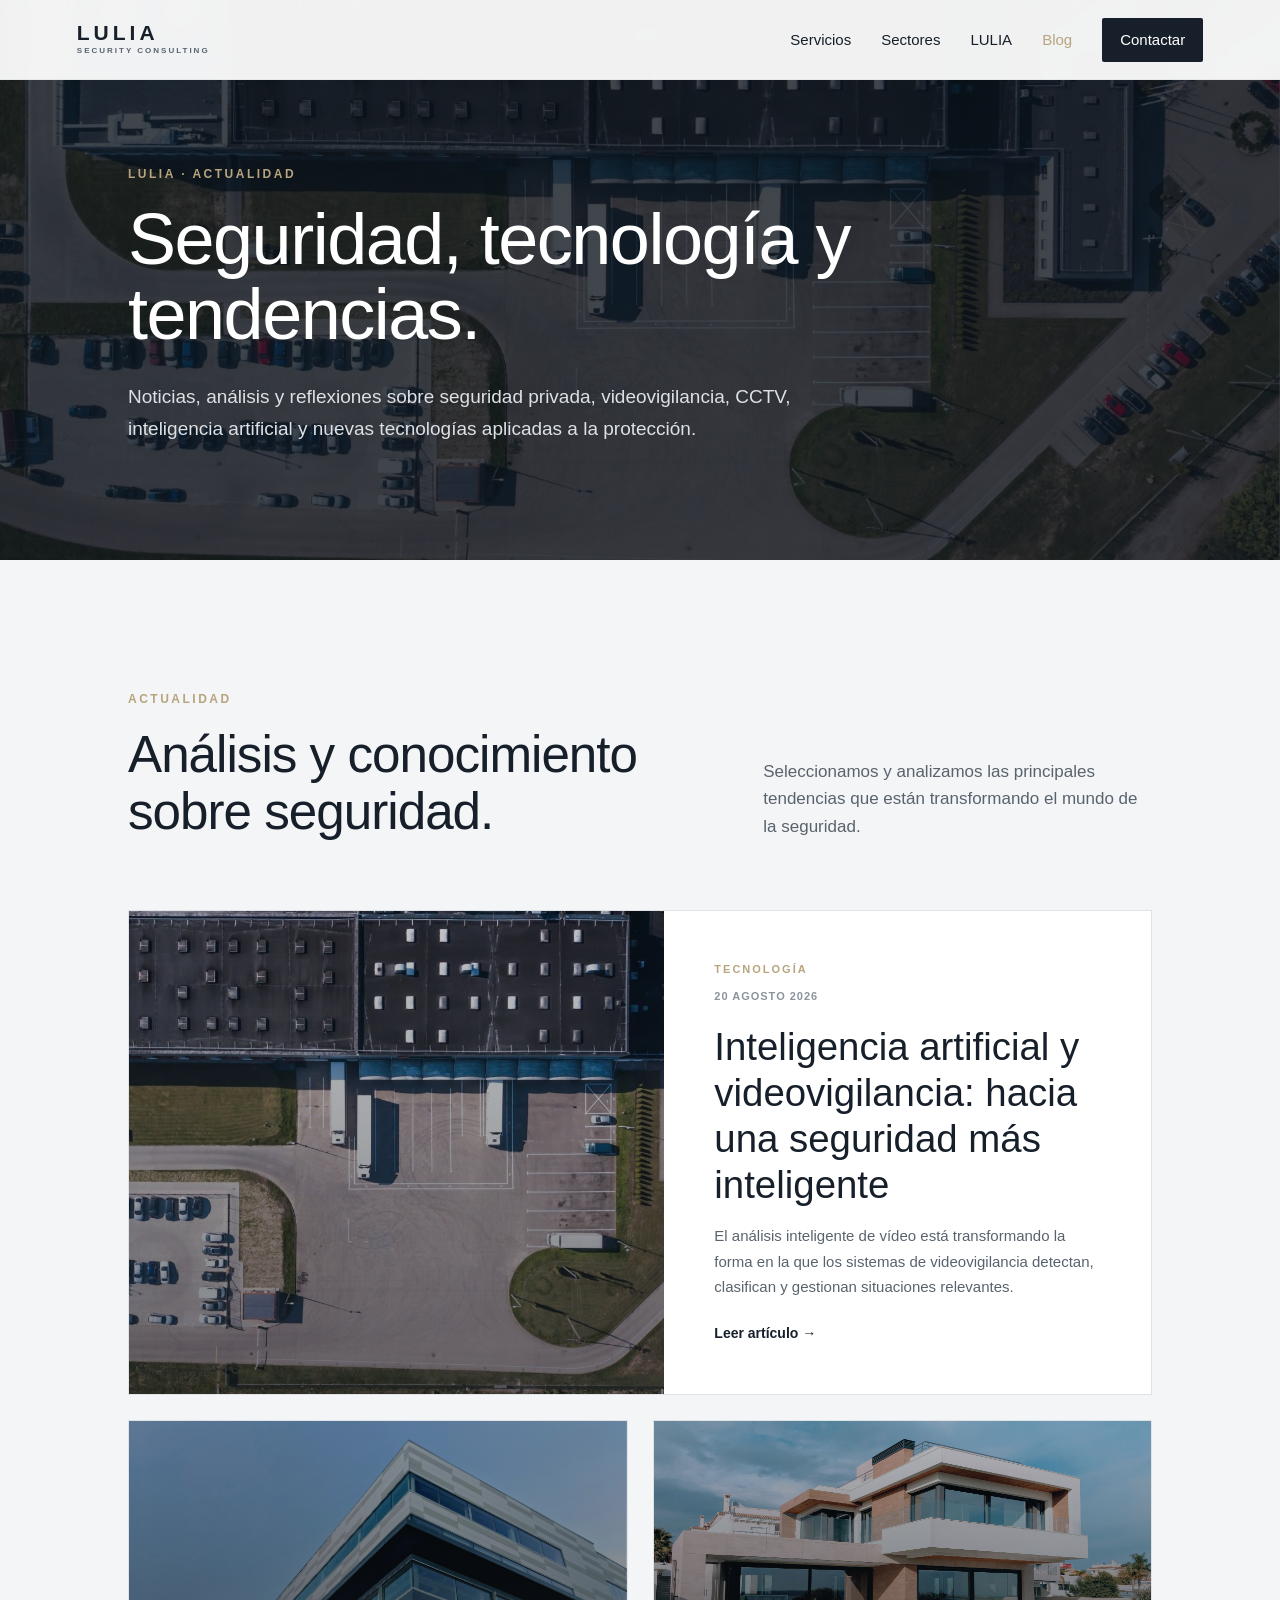
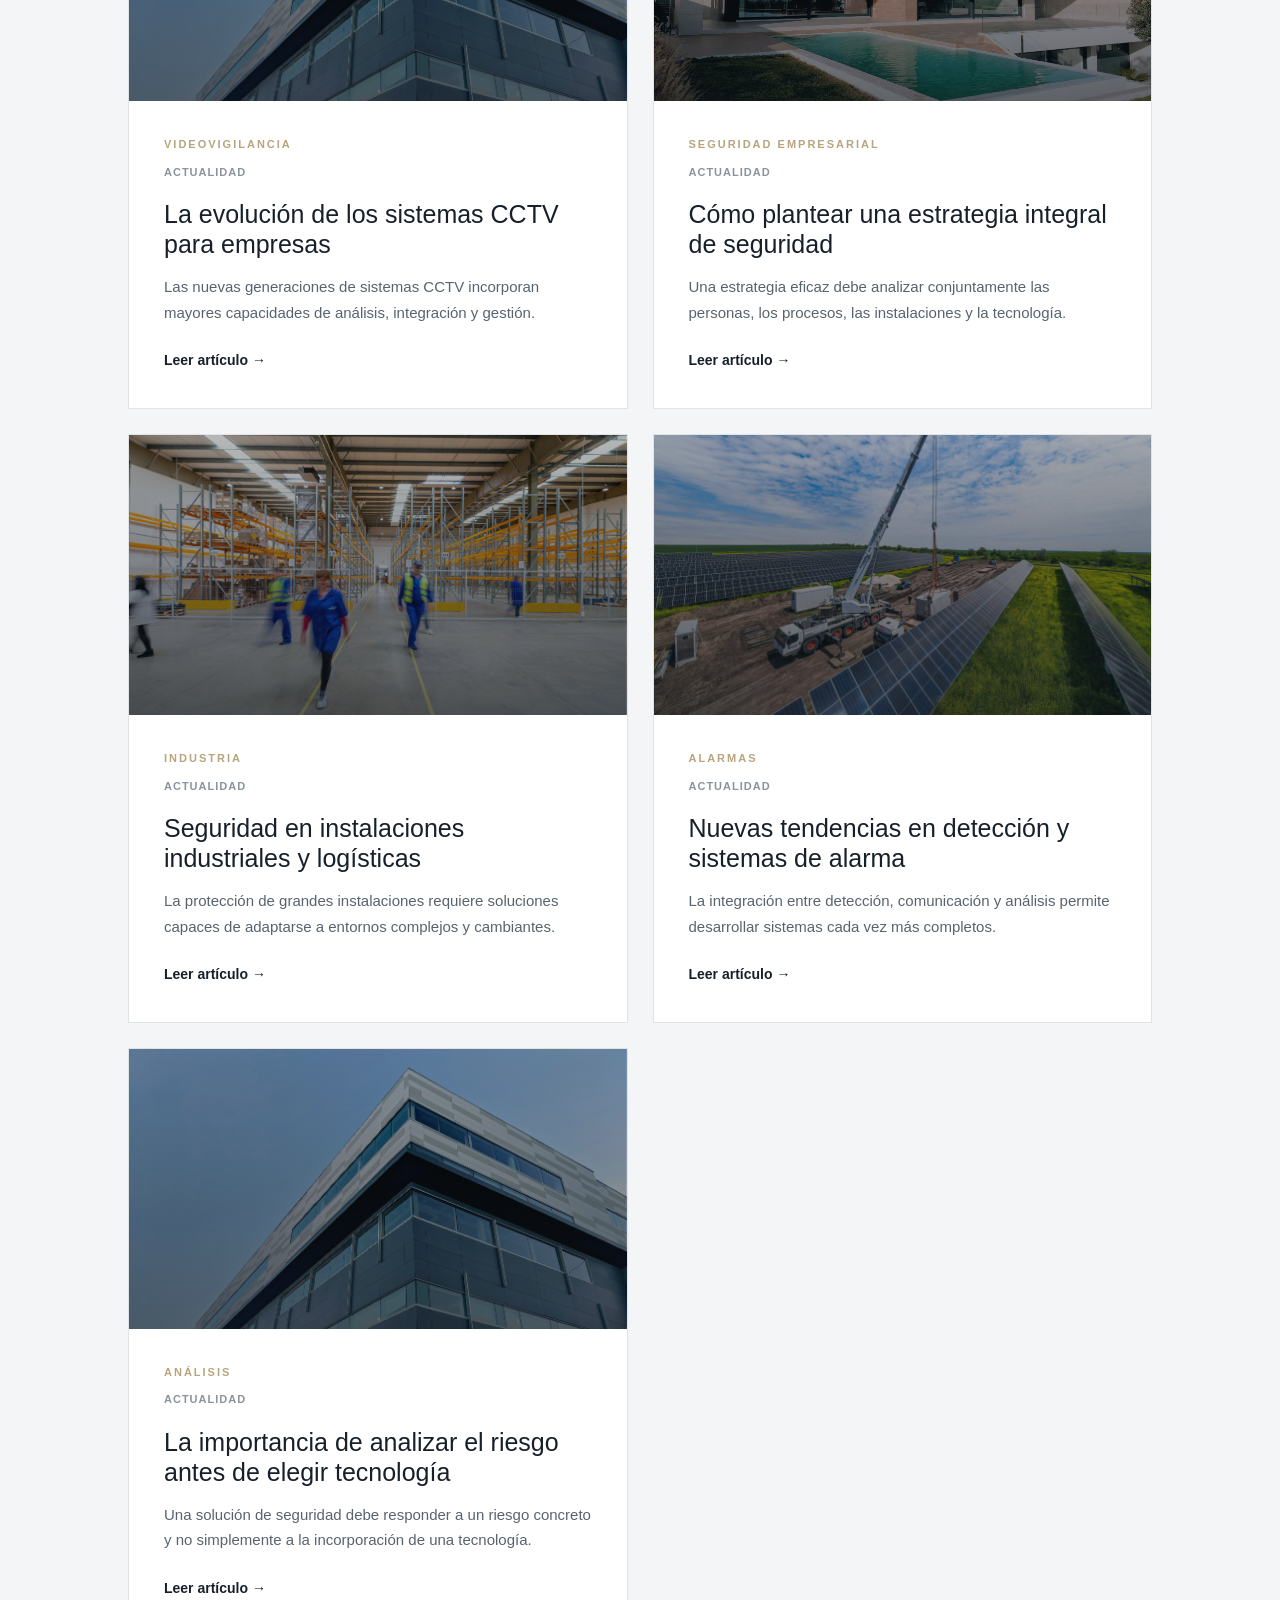
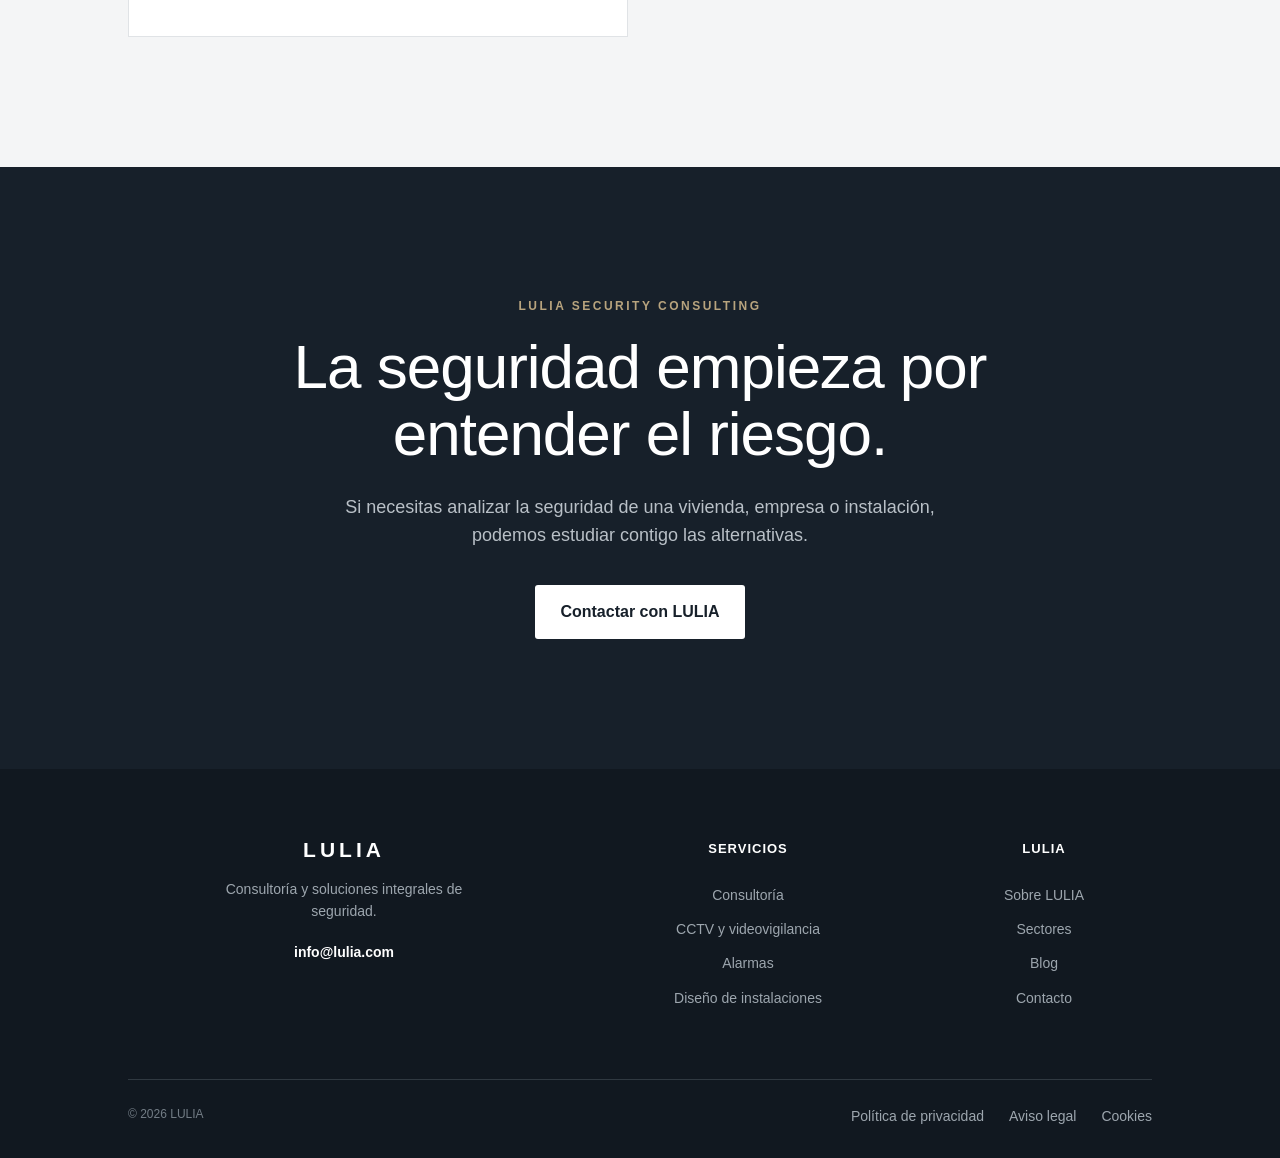
==== blog.html @ 13fc32d5 "Añade blog y actualiza contenido web" ====
<!DOCTYPE html>
<html lang="es">

<head>

    <meta charset="UTF-8">

    <meta
        name="viewport"
        content="width=device-width, initial-scale=1.0"
    >

    <meta
    name="description"
    content="Blog de LULIA sobre seguridad privada, videovigilancia, CCTV, inteligencia artificial, alarmas, tecnología y tendencias del sector."
>

    <meta
        name="author"
        content="LULIA Security Consulting"
    >

    <meta
        name="robots"
        content="index, follow"
    >

    <title>
    Blog | LULIA Security Consulting
</title>

    <link rel="canonical" href="https://lulia-web.rubenefep.workers.dev/blog.html">

    <meta
    property="og:title"
    content="Blog | LULIA Security Consulting"
>

<meta
    property="og:description"
    content="Noticias, análisis y tendencias sobre seguridad privada, videovigilancia, CCTV, inteligencia artificial y tecnología."
>

    <meta
        property="og:type"
        content="website"
    >

    <meta
        property="og:image"
        content="images/hero.jpg"
    >

    <link
        rel="stylesheet"
        href="styles.css"
    >

    <link
        rel="icon"
        type="image/png"
        href="images/favicon.png"
    >

</head>


<body>


<header>

    <div class="brand">

        <div class="logo">
            LULIA
        </div>

        <span>
            SECURITY CONSULTING
        </span>

    </div>


    <button
        class="menu-toggle"
        aria-label="Abrir menú"
        aria-expanded="false"
        type="button"
    >
        ☰
    </button>


    <nav class="main-nav">

        <a href="index.html#servicios">
            Servicios
        </a>

        <a href="index.html#sectores">
            Sectores
        </a>

        <a href="index.html#empresa">
            LULIA
        </a>

        <a href="blog.html" class="active">
            Blog
        </a>

        <a
            href="index.html#contacto"
            class="nav-contact"
        >
            Contactar
        </a>

    </nav>

</header>


<main>


    <!-- HERO ACTUALIDAD -->

    <section class="news-hero">

        <div class="news-hero-content">

            <p class="eyebrow">
                LULIA · ACTUALIDAD
            </p>

            <h1>
                Seguridad, tecnología
                y tendencias.
            </h1>

            <p>
                Noticias, análisis y reflexiones sobre seguridad
                privada, videovigilancia, CCTV, inteligencia
                artificial y nuevas tecnologías aplicadas
                a la protección.
            </p>

        </div>

    </section>



    <!-- ARTÍCULOS -->

    <section class="news-section">

        <div class="news-header">

            <div>

                <p class="eyebrow">
                    ACTUALIDAD
                </p>

                <h2>
                    Análisis y conocimiento
                    sobre seguridad.
                </h2>

            </div>

            <p>
                Seleccionamos y analizamos las principales
                tendencias que están transformando el mundo
                de la seguridad.
            </p>

        </div>



        <div class="news-grid">


            <!-- ARTÍCULO 1 -->

            <article class="news-card news-card-featured">

                <div class="news-image news-image-ai"></div>

                <div class="news-card-content">

                    <span class="news-category">
                        TECNOLOGÍA
                    </span>

                    <p class="news-date">
                        20 AGOSTO 2026
                    </p>

                    <h3>
                        Inteligencia artificial y
                        videovigilancia: hacia una
                        seguridad más inteligente
                    </h3>

                    <p>
                        El análisis inteligente de vídeo está
                        transformando la forma en la que los
                        sistemas de videovigilancia detectan,
                        clasifican y gestionan situaciones
                        relevantes.
                    </p>

                    <a
                        href="#"
                        class="news-link"
                    >
                        Leer artículo →
                    </a>

                </div>

            </article>



            <!-- ARTÍCULO 2 -->

            <article class="news-card">

                <div class="news-image news-image-cctv"></div>

                <div class="news-card-content">

                    <span class="news-category">
                        VIDEOVIGILANCIA
                    </span>

                    <p class="news-date">
                        ACTUALIDAD
                    </p>

                    <h3>
                        La evolución de los sistemas CCTV
                        para empresas
                    </h3>

                    <p>
                        Las nuevas generaciones de sistemas
                        CCTV incorporan mayores capacidades
                        de análisis, integración y gestión.
                    </p>

                    <a
                        href="#"
                        class="news-link"
                    >
                        Leer artículo →
                    </a>

                </div>

            </article>



            <!-- ARTÍCULO 3 -->

            <article class="news-card">

                <div class="news-image news-image-business"></div>

                <div class="news-card-content">

                    <span class="news-category">
                        SEGURIDAD EMPRESARIAL
                    </span>

                    <p class="news-date">
                        ACTUALIDAD
                    </p>

                    <h3>
                        Cómo plantear una estrategia
                        integral de seguridad
                    </h3>

                    <p>
                        Una estrategia eficaz debe analizar
                        conjuntamente las personas, los procesos,
                        las instalaciones y la tecnología.
                    </p>

                    <a
                        href="#"
                        class="news-link"
                    >
                        Leer artículo →
                    </a>

                </div>

            </article>



            <!-- ARTÍCULO 4 -->

            <article class="news-card">

                <div class="news-image news-image-industry"></div>

                <div class="news-card-content">

                    <span class="news-category">
                        INDUSTRIA
                    </span>

                    <p class="news-date">
                        ACTUALIDAD
                    </p>

                    <h3>
                        Seguridad en instalaciones
                        industriales y logísticas
                    </h3>

                    <p>
                        La protección de grandes instalaciones
                        requiere soluciones capaces de adaptarse
                        a entornos complejos y cambiantes.
                    </p>

                    <a
                        href="#"
                        class="news-link"
                    >
                        Leer artículo →
                    </a>

                </div>

            </article>



            <!-- ARTÍCULO 5 -->

            <article class="news-card">

                <div class="news-image news-image-alarm"></div>

                <div class="news-card-content">

                    <span class="news-category">
                        ALARMAS
                    </span>

                    <p class="news-date">
                        ACTUALIDAD
                    </p>

                    <h3>
                        Nuevas tendencias en detección
                        y sistemas de alarma
                    </h3>

                    <p>
                        La integración entre detección, comunicación
                        y análisis permite desarrollar sistemas
                        cada vez más completos.
                    </p>

                    <a
                        href="#"
                        class="news-link"
                    >
                        Leer artículo →
                    </a>

                </div>

            </article>



            <!-- ARTÍCULO 6 -->

            <article class="news-card">

                <div class="news-image news-image-risk"></div>

                <div class="news-card-content">

                    <span class="news-category">
                        ANÁLISIS
                    </span>

                    <p class="news-date">
                        ACTUALIDAD
                    </p>

                    <h3>
                        La importancia de analizar
                        el riesgo antes de elegir tecnología
                    </h3>

                    <p>
                        Una solución de seguridad debe responder
                        a un riesgo concreto y no simplemente
                        a la incorporación de una tecnología.
                    </p>

                    <a
                        href="#"
                        class="news-link"
                    >
                        Leer artículo →
                    </a>

                </div>

            </article>


        </div>

    </section>



    <!-- CTA -->

    <section class="cta news-cta">

        <div class="cta-content">

            <p class="eyebrow">
                LULIA SECURITY CONSULTING
            </p>

            <h2>
                La seguridad empieza
                por entender el riesgo.
            </h2>

            <p>
                Si necesitas analizar la seguridad de una
                vivienda, empresa o instalación, podemos
                estudiar contigo las alternativas.
            </p>

            <a
                href="index.html#contacto"
                class="button"
            >
                Contactar con LULIA
            </a>

        </div>

    </section>


</main>



<footer class="footer">

    <div class="footer-main">


        <div class="footer-brand">

            <div class="logo">
                LULIA
            </div>

            <p>
                Consultoría y soluciones integrales
                de seguridad.
            </p>

            <a
                href="mailto:info@lulia.com"
                class="footer-email"
            >
                info@lulia.com
            </a>

        </div>



        <div class="footer-column">

            <h4>
                Servicios
            </h4>

            <a href="index.html#servicios">
                Consultoría
            </a>

            <a href="index.html#servicios">
                CCTV y videovigilancia
            </a>

            <a href="index.html#servicios">
                Alarmas
            </a>

            <a href="index.html#servicios">
                Diseño de instalaciones
            </a>

        </div>



        <div class="footer-column">

            <h4>
                LULIA
            </h4>

            <a href="index.html#empresa">
                Sobre LULIA
            </a>

            <a href="index.html#sectores">
                Sectores
            </a>

            <a href="blog.html">
                Blog
            </a>

            <a href="index.html#contacto">
                Contacto
            </a>

        </div>


    </div>



    <div class="footer-bottom">

        <span>
            © 2026 LULIA
        </span>

        <div>

            <a href="#">
                Política de privacidad
            </a>

            <a href="#">
                Aviso legal
            </a>

            <a href="#">
                Cookies
            </a>

        </div>

    </div>


</footer>



<script src="script.js"></script>

</body>

</html>
---- styles.css ----
/* =========================================================
   LULIA — ESTILOS PRINCIPALES
   ========================================================= */

html {
    scroll-behavior: smooth;
}

:root {
    --dark: #17202A;
    --light: #F4F5F6;
    --text: #59636E;
    --white: #FFFFFF;
    --accent: #B8A47E;
    --border: #D8DCE0;
}

* {
    margin: 0;
    padding: 0;
    box-sizing: border-box;
}

html,
body {
    width: 100%;
    max-width: 100%;
    overflow-x: hidden;
}

body {
    font-family: "Helvetica Neue", Helvetica, Arial, sans-serif;
    color: var(--dark);
    background: var(--light);
    line-height: 1.6;
}


/* =========================================================
   HEADER
   ========================================================= */

header {
    position: fixed;

    top: 0;
    left: 0;
    right: 0;

    z-index: 1000;

    min-height: 80px;

    padding: 0 6%;

    display: flex;
    align-items: center;
    justify-content: space-between;

    background: rgba(255, 255, 255, 0.94);

    border-bottom: 1px solid #E5E7E9;

    backdrop-filter: blur(12px);
    -webkit-backdrop-filter: blur(12px);
}

.brand {
    display: flex;
    flex-direction: column;
    gap: 2px;
}

.logo {
    font-size: 21px;
    font-weight: 700;
    letter-spacing: 4px;
    line-height: 1;
}

.brand span {
    font-size: 8px;
    font-weight: 600;
    letter-spacing: 2px;
    color: var(--text);
}

nav {
    display: flex;
    align-items: center;
    gap: 30px;
}

nav a {
    color: var(--dark);
    text-decoration: none;
    font-size: 15px;
    transition: color 0.2s ease;
}

nav a:hover {
    color: var(--text);
}

.nav-contact {
    padding: 10px 18px;

    background: var(--dark);
    color: white !important;

    border-radius: 2px;
}

.nav-contact:hover {
    background: var(--accent);
    color: white !important;
}

.menu-toggle {
    display: none;

    border: none;
    background: transparent;

    font-size: 26px;

    cursor: pointer;

    color: var(--dark);
}


/* =========================================================
   HERO
   ========================================================= */

.hero {
    min-height: 650px;

    padding: 150px 6% 100px;

    display: flex;
    align-items: center;

    background:
        linear-gradient(
            rgba(10, 18, 25, 0.72),
            rgba(10, 18, 25, 0.72)
        ),
        url("images/hero.jpg");

    background-size: cover;
    background-position: center;

    color: white;
}

.hero-content {
    max-width: 750px;
}

.eyebrow {
    margin-bottom: 18px;

    font-size: 12px;
    font-weight: 700;

    letter-spacing: 2.5px;

    color: var(--accent);
}

.hero h1 {
    margin-bottom: 25px;

    font-size: clamp(42px, 5.5vw, 68px);

    line-height: 1.05;

    font-weight: 500;

    letter-spacing: -1px;
}

.hero-text {
    max-width: 650px;

    margin-bottom: 35px;

    font-size: 19px;

    color: #E5E7E9;
}

.hero-buttons {
    display: flex;
    align-items: center;
    gap: 20px;
    flex-wrap: wrap;
}

.button {
    display: inline-block;

    padding: 14px 25px;

    background: white;
    color: var(--dark);

    text-decoration: none;

    font-weight: 700;

    border-radius: 3px;

    transition:
        background 0.2s ease,
        transform 0.2s ease;
}

.button:hover {
    background: #E5E7E9;
    transform: translateY(-1px);
}

.button-secondary {
    display: inline-block;

    padding: 13px 24px;

    color: white;

    border: 1px solid rgba(255, 255, 255, 0.6);

    text-decoration: none;

    font-weight: 600;

    border-radius: 3px;

    transition:
        background 0.2s ease,
        border-color 0.2s ease;
}

.button-secondary:hover {
    background: rgba(255, 255, 255, 0.1);
    border-color: white;
}


/* =========================================================
   INTRO
   ========================================================= */

.intro {
    display: grid;

    grid-template-columns: 0.7fr 1.3fr;

    gap: 80px;

    padding: 120px 10%;

    background: #FFFFFF;
}

.intro-content {
    max-width: 850px;
}

.intro-content h2 {
    margin-bottom: 30px;

    font-size: clamp(34px, 4vw, 52px);

    line-height: 1.15;

    font-weight: 500;

    letter-spacing: -1px;
}

.intro-content p {
    max-width: 750px;

    margin-bottom: 18px;

    color: var(--text);

    font-size: 18px;
}


/* =========================================================
   SERVICIOS
   ========================================================= */

.services {
    padding: 120px 10%;

    background: var(--light);
}

.section-heading {
    display: grid;

    grid-template-columns: 1fr 0.7fr;

    gap: 80px;

    align-items: end;

    margin-bottom: 70px;
}

.section-heading h2 {
    max-width: 700px;

    font-size: clamp(36px, 4vw, 54px);

    line-height: 1.1;

    font-weight: 500;

    letter-spacing: -1px;
}

.section-description {
    max-width: 450px;

    color: var(--text);

    font-size: 17px;
}

.services-list {
    border-top: 1px solid var(--border);
}

.service-card {
    min-height: 230px;

    display: grid;

    grid-template-columns: 80px 1fr;

    gap: 40px;

    padding: 42px 0;

    border-bottom: 1px solid var(--border);

    transition: padding-left 0.3s ease;
}

.service-card:hover {
    padding-left: 15px;
}

.service-number {
    font-size: 13px;

    font-weight: 700;

    letter-spacing: 2px;

    color: #7B858F;
}

.service-card h3 {
    margin-bottom: 12px;

    font-size: 26px;

    font-weight: 500;
}

.service-card p {
    max-width: 700px;

    margin-bottom: 18px;

    color: var(--text);

    font-size: 16px;
}

.service-link {
    color: var(--dark);

    text-decoration: none;

    font-size: 14px;

    font-weight: 700;
}

.service-link:hover {
    text-decoration: underline;
}


/* =========================================================
   ENFOQUE / METODOLOGÍA
   ========================================================= */

.approach {
    padding: 130px 10%;

    background: var(--dark);

    color: white;
}

.approach-header {
    display: grid;

    grid-template-columns: 1fr 0.7fr;

    gap: 80px;

    align-items: end;

    margin-bottom: 90px;
}

.approach-header h2 {
    max-width: 750px;

    font-size: clamp(36px, 4vw, 55px);

    line-height: 1.1;

    font-weight: 500;

    letter-spacing: -1px;
}

.approach-header > p {
    max-width: 450px;

    color: #B9C0C7;

    font-size: 17px;
}

.approach-steps {
    display: grid;

    grid-template-columns: repeat(4, 1fr);

    border-top: 1px solid #46515C;
}

.approach-step {
    padding: 35px 30px 20px 0;

    border-right: 1px solid #46515C;
}

.approach-step:not(:first-child) {
    padding-left: 30px;
}

.approach-step:last-child {
    border-right: none;
}

.approach-step span {
    display: block;

    margin-bottom: 50px;

    color: #8D98A3;

    font-size: 13px;

    font-weight: 700;

    letter-spacing: 2px;
}

.approach-step h3 {
    margin-bottom: 15px;

    font-size: 27px;

    font-weight: 500;
}

.approach-step p {
    color: #AEB7BF;

    font-size: 15px;
}


/* =========================================================
   SECTORES
   ========================================================= */

.sectors {
    padding: 130px 10%;

    background: #FFFFFF;
}

.sectors-header {
    display: grid;

    grid-template-columns: 1fr 0.7fr;

    gap: 80px;

    align-items: end;

    margin-bottom: 70px;
}

.sectors-header h2 {
    max-width: 700px;

    font-size: clamp(36px, 4vw, 54px);

    line-height: 1.1;

    font-weight: 500;

    letter-spacing: -1px;
}

.sectors-header > p {
    max-width: 450px;

    color: var(--text);

    font-size: 17px;
}

.sectors-grid {
    display: grid;

    grid-template-columns: 1fr 1fr;

    gap: 20px;
}

.sector {
    position: relative;

    min-height: 500px;

    overflow: hidden;

    background: var(--dark);

    color: white;
}

.sector-large {
    min-height: 600px;
}

.sector-image {
    position: absolute;

    inset: 0;

    background-size: cover;

    background-position: center;

    opacity: 0.65;

    transition:
        transform 0.6s ease,
        opacity 0.6s ease;
}

.sector:hover .sector-image {
    transform: scale(1.05);

    opacity: 0.8;
}

.sector-private {
    background-image:
        linear-gradient(
            rgba(15, 22, 28, 0.2),
            rgba(15, 22, 28, 0.8)
        ),
        url("images/private.jpg");
}

.sector-business {
    background-image:
        linear-gradient(
            rgba(15, 22, 28, 0.2),
            rgba(15, 22, 28, 0.8)
        ),
        url("images/business.jpg");
}

.sector-industry {
    background-image:
        linear-gradient(
            rgba(15, 22, 28, 0.2),
            rgba(15, 22, 28, 0.8)
        ),
        url("images/industry.jpg");
}

.sector-complex {
    background-image:
        linear-gradient(
            rgba(15, 22, 28, 0.2),
            rgba(15, 22, 28, 0.8)
        ),
        url("images/complex.jpg");
}

.sector-content {
    position: absolute;

    left: 40px;
    right: 40px;
    bottom: 40px;

    z-index: 2;
}

.sector-content span {
    display: block;

    margin-bottom: 15px;

    color: var(--accent);

    font-size: 12px;

    font-weight: 700;

    letter-spacing: 2px;
}

.sector-content h3 {
    margin-bottom: 12px;

    font-size: 32px;

    font-weight: 500;
}

.sector-content p {
    max-width: 550px;

    margin-bottom: 20px;

    color: #D7DCE0;

    font-size: 15px;
}

.sector-link {
    color: white;

    text-decoration: none;

    font-size: 14px;

    font-weight: 700;
}

.sector-link:hover {
    color: var(--accent);
}


/* =========================================================
   DIFERENCIA LULIA
   ========================================================= */

.difference {
    display: grid;

    grid-template-columns: 0.8fr 1.2fr;

    gap: 100px;

    padding: 130px 10%;

    background: var(--light);
}

.difference-intro {
    max-width: 550px;
}

.difference-intro h2 {
    margin-bottom: 30px;

    font-size: clamp(38px, 4vw, 56px);

    line-height: 1.08;

    font-weight: 500;

    letter-spacing: -1px;
}

.difference-intro > p:last-child {
    color: var(--text);

    font-size: 17px;
}

.principles {
    border-top: 1px solid #D5D9DD;
}

.principle {
    display: block;

    padding: 30px 0;

    border-bottom: 1px solid #D5D9DD;
}

.principle span {
    display: block;

    margin-bottom: 12px;

    color: var(--accent);

    font-size: 12px;

    font-weight: 700;

    letter-spacing: 2px;
}

.principle h3 {
    margin-bottom: 10px;

    font-size: 23px;

    font-weight: 500;
}

.principle p {
    max-width: 650px;

    margin: 0;

    color: var(--text);

    font-size: 15px;

    line-height: 1.7;
}


/* =========================================================
   CTA
   ========================================================= */

.cta {
    padding: 130px 10%;

    background: var(--dark);

    color: white;

    text-align: center;
}

.cta-content {
    max-width: 850px;

    margin: 0 auto;
}

.cta h2 {
    margin-bottom: 25px;

    font-size: clamp(38px, 5vw, 62px);

    line-height: 1.08;

    font-weight: 500;

    letter-spacing: -1px;
}

.cta-content > p:not(.eyebrow) {
    max-width: 650px;

    margin: 0 auto 35px;

    color: #B9C0C7;

    font-size: 18px;
}


/* =========================================================
   CONTACTO
   ========================================================= */

.contact {
    padding: 130px 10%;

    background: #FFFFFF;
}

.contact-header {
    max-width: 800px;

    margin-bottom: 70px;
}

.contact-header h2 {
    margin-bottom: 25px;

    font-size: clamp(38px, 4.5vw, 58px);

    line-height: 1.08;

    font-weight: 500;

    letter-spacing: -1px;
}

.contact-header > p:not(.eyebrow) {
    max-width: 650px;

    color: var(--text);

    font-size: 18px;
}

.contact-form {
    width: 100%;
    max-width: 950px;
}

.form-row {
    display: grid;

    grid-template-columns: 1fr 1fr;

    gap: 30px;
}

.form-group {
    display: flex;

    flex-direction: column;

    margin-bottom: 30px;

    min-width: 0;
}

.form-group label {
    margin-bottom: 9px;

    color: var(--dark);

    font-size: 13px;

    font-weight: 700;
}

.form-group input,
.form-group select,
.form-group textarea {
    width: 100%;
    max-width: 100%;

    padding: 16px 17px;

    border: 1px solid #D5D9DD;

    border-radius: 2px;

    background: #FFFFFF;

    color: var(--dark);

    font-family: inherit;

    font-size: 15px;

    outline: none;

    transition: border-color 0.2s ease;
}

.form-group input:focus,
.form-group select:focus,
.form-group textarea:focus {
    border-color: var(--dark);
}

.form-group textarea {
    resize: vertical;
}

.form-bottom {
    display: flex;

    align-items: center;

    justify-content: space-between;

    gap: 30px;

    margin-top: 10px;
}

.privacy {
    display: flex;

    align-items: center;

    gap: 10px;

    color: var(--text);

    font-size: 13px;
}

.privacy input {
    width: 16px;
    height: 16px;
}

.contact .button {
    border: none;

    cursor: pointer;

    font-family: inherit;

    font-size: 14px;
}


/* =========================================================
   ANIMACIONES
   ========================================================= */

.reveal {
    opacity: 0;

    transform: translateY(25px);

    transition:
        opacity 0.7s ease,
        transform 0.7s ease;
}

.reveal.visible {
    opacity: 1;

    transform: translateY(0);
}


/* =========================================================
   FOOTER
   ========================================================= */

.footer {
    padding: 70px 10% 30px;

    background: #111820;

    color: white;
}

.footer-main {
    display: grid;

    grid-template-columns: 2fr 1fr 1fr;

    gap: 80px;

    padding-bottom: 70px;
}

.footer-brand p {
    max-width: 300px;

    margin-top: 18px;

    color: #9DA6AE;

    font-size: 14px;

    line-height: 1.6;
}

.footer-column {
    display: flex;

    flex-direction: column;

    gap: 12px;
}

.footer-column h4 {
    margin-bottom: 12px;

    font-size: 13px;

    letter-spacing: 1px;

    text-transform: uppercase;
}

.footer-column a,
.footer-bottom a {
    color: #9DA6AE;

    text-decoration: none;

    font-size: 14px;
}

.footer-column a:hover,
.footer-bottom a:hover {
    color: white;
}

.footer-bottom {
    display: flex;

    justify-content: space-between;

    gap: 30px;

    padding-top: 25px;

    border-top: 1px solid #303941;

    color: #737D86;

    font-size: 12px;
}

.footer-bottom div {
    display: flex;

    gap: 25px;
}


/* =========================================================
   FOOTER SIMPLE
   ========================================================= */

footer {
    padding: 30px 6%;

    background: var(--dark);

    color: white;

    text-align: center;
}


/* =========================================================
   MÓVIL
   ========================================================= */

@media (max-width: 700px) {

    /* HEADER */

    header {
        min-height: 80px;

        padding: 0 6%;
    }

    .menu-toggle {
        display: block;
    }

    nav {
        position: absolute;

        top: 80px;
        left: 0;
        right: 0;

        display: none;

        flex-direction: column;

        align-items: stretch;

        gap: 0;

        padding: 15px 6% 25px;

        background: white;

        border-bottom: 1px solid #E5E7E9;
    }

    nav.open {
        display: flex;
    }

    nav a {
        padding: 15px 0;

        border-bottom: 1px solid #EEEEEE;
    }

    .nav-contact {
        margin-top: 10px;

        padding: 12px 15px;

        text-align: center;

        border-bottom: none;
    }


    /* HERO */

    .hero {
        min-height: 650px;

        padding: 130px 6% 80px;

        background-position: center;
    }

    .hero-content {
        max-width: 100%;
    }

    .hero h1 {
        font-size: clamp(38px, 11vw, 52px);

        letter-spacing: -0.5px;
    }

    .hero-text {
        max-width: 100%;

        font-size: 17px;
    }

    .hero-buttons {
        flex-direction: column;

        align-items: stretch;

        gap: 12px;
    }

    .hero-buttons .button,
    .hero-buttons .button-secondary {
        width: 100%;

        text-align: center;
    }


    /* INTRO */

    .intro {
        grid-template-columns: 1fr;

        gap: 30px;

        padding: 80px 6%;
    }

    .intro-content {
        max-width: 100%;
    }

    .intro-content h2 {
        font-size: 34px;
    }

    .intro-content p {
        max-width: 100%;

        font-size: 17px;
    }


    /* SERVICIOS */

    .services {
        padding: 80px 6%;
    }

    .section-heading {
        grid-template-columns: 1fr;

        gap: 25px;

        margin-bottom: 50px;
    }

    .section-heading h2 {
        font-size: 36px;
    }

    .section-description {
        max-width: 100%;

        font-size: 16px;
    }

    .service-card {
        min-height: auto;

        grid-template-columns: 45px 1fr;

        gap: 20px;

        padding: 30px 0;
    }

    .service-card:hover {
        padding-left: 0;
    }

    .service-card h3 {
        font-size: 22px;
    }

    .service-card p {
        font-size: 15px;
    }


    /* METODOLOGÍA */

    .approach {
        padding: 90px 6%;
    }

    .approach-header {
        grid-template-columns: 1fr;

        gap: 30px;

        margin-bottom: 60px;
    }

    .approach-header h2 {
        max-width: 100%;

        font-size: 36px;
    }

    .approach-header > p {
        max-width: 100%;

        font-size: 16px;
    }

    .approach-steps {
        grid-template-columns: 1fr;
    }

    .approach-step {
        padding: 30px 0;

        border-right: none;

        border-bottom: 1px solid #46515C;
    }

    .approach-step:not(:first-child) {
        padding-left: 0;
    }

    .approach-step:last-child {
        border-bottom: none;
    }

    .approach-step span {
        margin-bottom: 20px;
    }

    .approach-step h3 {
        font-size: 24px;
    }


    /* SECTORES */

    .sectors {
        padding: 80px 6%;
    }

    .sectors-header {
        grid-template-columns: 1fr;

        gap: 25px;

        margin-bottom: 50px;
    }

    .sectors-header h2 {
        max-width: 100%;

        font-size: 36px;
    }

    .sectors-header > p {
        max-width: 100%;

        font-size: 16px;
    }

    .sectors-grid {
        grid-template-columns: 1fr;

        gap: 20px;

        width: 100%;
    }

    .sector {
        width: 100%;

        min-height: 450px;
    }

    .sector-large {
        min-height: 450px;
    }

    .sector-content {
        left: 25px;
        right: 25px;
        bottom: 25px;
    }

    .sector-content h3 {
        font-size: 28px;
    }

    .sector-content p {
        font-size: 14px;
    }


    /* DIFERENCIA */

    .difference {
        grid-template-columns: 1fr;

        gap: 50px;

        padding: 80px 6%;
    }

    .difference-intro {
        max-width: 100%;
    }

    .difference-intro h2 {
        font-size: 38px;
    }

    .principle {
        padding: 30px 0;
    }


    /* CTA */

    .cta {
        padding: 90px 6%;
    }

    .cta h2 {
        font-size: 38px;
    }

    .cta-content > p:not(.eyebrow) {
        font-size: 17px;
    }


    /* CONTACTO */

    .contact {
        padding: 80px 6%;
    }

    .contact-header {
        max-width: 100%;

        margin-bottom: 50px;
    }

    .contact-header h2 {
        font-size: 38px;
    }

    .contact-header > p:not(.eyebrow) {
        font-size: 17px;
    }

    .contact-form {
        width: 100%;

        max-width: 100%;
    }

    .form-row {
        grid-template-columns: 1fr;

        gap: 0;
    }

    .form-group input,
    .form-group select,
    .form-group textarea {
        width: 100%;
    }

    .form-bottom {
        flex-direction: column;

        align-items: flex-start;

        gap: 20px;
    }

    .contact .button {
        width: 100%;

        text-align: center;
    }


    /* FOOTER */

    .footer {
        padding: 60px 6% 25px;
    }

    .footer-main {
        grid-template-columns: 1fr;

        gap: 45px;

        padding-bottom: 50px;
    }

    .footer-bottom {
        flex-direction: column;

        gap: 20px;
    }

    .footer-bottom div {
        flex-direction: column;

        gap: 10px;
    }

}
/* MENSAJE DE ÉXITO DEL FORMULARIO */

.form-success {
    display: none;

    align-items: flex-start;
    gap: 16px;

    margin-top: 30px;
    padding: 20px 22px;

    border: 1px solid #d8dce0;

    background: #f4f5f6;

    color: var(--dark);
}


.form-success.visible {
    display: flex;
}


.form-success-icon {
    width: 28px;
    height: 28px;

    flex-shrink: 0;

    display: flex;
    align-items: center;
    justify-content: center;

    border-radius: 50%;

    background: var(--accent);

    color: white;

    font-size: 15px;
    font-weight: 700;
}


.form-success strong {
    display: block;

    margin-bottom: 5px;

    font-size: 15px;
}


.form-success p {
    margin: 0;

    color: var(--text);

    font-size: 14px;

    line-height: 1.6;
}
/* =========================================================
   LULIA — AJUSTES RESPONSIVE FINALES
   MÓVIL / TABLET
   ========================================================= */


/* ---------------------------------------------------------
   TABLET
   --------------------------------------------------------- */

@media (max-width: 1000px) {

    header {
        padding: 0 5%;
    }

    .services,
    .sectors,
    .difference,
    .approach,
    .contact {
        padding-left: 6%;
        padding-right: 6%;
    }

    .section-heading,
    .approach-header,
    .sectors-header {
        grid-template-columns: 1fr;
        gap: 30px;
    }

    .difference {
        grid-template-columns: 1fr;
        gap: 60px;
    }

    .sectors-grid {
        grid-template-columns: 1fr;
    }

    .sector,
    .sector-large {
        min-height: 500px;
    }

    .approach-steps {
        grid-template-columns: 1fr 1fr;
    }

    .approach-step:nth-child(2) {
        border-right: none;
    }

    .approach-step:nth-child(3),
    .approach-step:nth-child(4) {
        border-top: 1px solid #46515c;
    }

}


/* ---------------------------------------------------------
   MÓVIL
   --------------------------------------------------------- */

@media (max-width: 700px) {

    /* HEADER */

    header {
        height: 72px;
        padding: 0 20px;
    }

    .logo {
        font-size: 19px;
        letter-spacing: 3px;
    }

    .brand span {
        font-size: 7px;
        letter-spacing: 1.5px;
    }

    .menu-toggle {
        display: block;
        width: 42px;
        height: 42px;
        padding: 0;

        font-size: 25px;
        line-height: 1;

        border: none;
        background: transparent;
        color: var(--dark);

        cursor: pointer;
    }


    /* MENÚ */

    .main-nav {
        position: absolute;

        top: 72px;
        left: 0;
        right: 0;

        display: none;

        flex-direction: column;
        gap: 0;

        padding: 10px 20px 20px;

        background: rgba(255, 255, 255, 0.98);

        border-bottom: 1px solid #e5e7e9;

        box-shadow: 0 10px 25px rgba(0, 0, 0, 0.06);
    }

    .main-nav.open {
        display: flex;
    }

    .main-nav a {
        width: 100%;
        padding: 16px 0;

        border-bottom: 1px solid #eeeeee;

        font-size: 15px;
    }

    .main-nav a:last-child {
        border-bottom: none;
    }

    .nav-contact {
        margin-top: 10px;
        padding: 13px 18px !important;

        text-align: center;

        border-radius: 3px;
    }


    /* HERO */

    .hero {
        min-height: 100svh;

        padding: 110px 20px 70px;

        align-items: center;

        background-position: 60% center;
    }

    .hero-content {
        width: 100%;
        max-width: 100%;
    }

    .eyebrow {
        margin-bottom: 14px;

        font-size: 10px;
        letter-spacing: 2px;
    }

    .hero h1 {
        margin-bottom: 20px;

        font-size: clamp(38px, 11vw, 52px);

        line-height: 1.05;
        letter-spacing: -0.8px;
    }

    .hero-text {
        margin-bottom: 28px;

        font-size: 16px;
        line-height: 1.65;
    }

    .hero-buttons {
        width: 100%;

        flex-direction: column;
        align-items: stretch;

        gap: 12px;
    }

    .button,
    .button-secondary {
        width: 100%;

        padding: 14px 20px;

        text-align: center;
    }


    /* INTRO */

    .intro {
        grid-template-columns: 1fr;

        gap: 25px;

        padding: 80px 20px;
    }

    .intro-content {
        max-width: 100%;
    }

    .intro-content h2 {
        margin-bottom: 24px;

        font-size: clamp(34px, 9vw, 44px);

        line-height: 1.1;
    }

    .intro-content p {
        font-size: 16px;
        line-height: 1.7;
    }


    /* SERVICIOS */

    .services {
        padding: 80px 20px;
    }

    .section-heading {
        grid-template-columns: 1fr;

        gap: 25px;

        margin-bottom: 50px;
    }

    .section-heading h2 {
        font-size: clamp(34px, 9vw, 46px);

        line-height: 1.1;
    }

    .section-description {
        font-size: 16px;
    }

    .service-card {
        min-height: auto;

        grid-template-columns: 40px 1fr;

        gap: 16px;

        padding: 30px 0;
    }

    .service-card:hover {
        padding-left: 0;
    }

    .service-card h3 {
        margin-bottom: 10px;

        font-size: 22px;
        line-height: 1.25;
    }

    .service-card p {
        margin-bottom: 16px;

        font-size: 15px;
        line-height: 1.65;
    }


    /* ENFOQUE */

    .approach {
        padding: 80px 20px;
    }

    .approach-header {
        grid-template-columns: 1fr;

        gap: 25px;

        margin-bottom: 55px;
    }

    .approach-header h2 {
        font-size: clamp(34px, 9vw, 46px);

        line-height: 1.1;
    }

    .approach-header > p {
        font-size: 16px;
        line-height: 1.7;
    }

    .approach-steps {
        grid-template-columns: 1fr;

        border-top: 1px solid #46515c;
    }

    .approach-step,
    .approach-step:not(:first-child) {
        padding: 30px 0;

        border-right: none;
        border-bottom: 1px solid #46515c;
    }

    .approach-step:first-child {
        padding-top: 30px;
    }

    .approach-step:last-child {
        border-bottom: none;
    }

    .approach-step span {
        margin-bottom: 25px;
    }

    .approach-step h3 {
        margin-bottom: 10px;

        font-size: 24px;
    }

    .approach-step p {
        font-size: 15px;
        line-height: 1.65;
    }


    /* SECTORES */

    .sectors {
        padding: 80px 20px;
    }

    .sectors-header {
        grid-template-columns: 1fr;

        gap: 25px;

        margin-bottom: 50px;
    }

    .sectors-header h2 {
        font-size: clamp(34px, 9vw, 46px);
    }

    .sectors-header > p {
        font-size: 16px;
        line-height: 1.7;
    }

    .sectors-grid {
        grid-template-columns: 1fr;

        gap: 15px;
    }

    .sector,
    .sector-large {
        min-height: 430px;
    }

    .sector-content {
        left: 25px;
        right: 25px;
        bottom: 25px;
    }

    .sector-content h3 {
        margin-bottom: 10px;

        font-size: 28px;
    }

    .sector-content p {
        margin-bottom: 16px;

        font-size: 14px;
        line-height: 1.6;
    }


    /* DIFERENCIA */

    .difference {
        grid-template-columns: 1fr;

        gap: 55px;

        padding: 80px 20px;
    }

    .difference-intro h2 {
        margin-bottom: 24px;

        font-size: clamp(36px, 9vw, 48px);

        line-height: 1.08;
    }

    .difference-intro > p:last-child {
        font-size: 16px;
        line-height: 1.7;
    }

    .principle {
        padding: 25px 0;
    }

    .principle h3 {
        font-size: 21px;
        line-height: 1.3;
    }

    .principle p {
        font-size: 15px;
        line-height: 1.65;
    }


    /* CTA */

    .cta {
        padding: 85px 20px;
    }

    .cta h2 {
        font-size: clamp(36px, 9vw, 50px);

        line-height: 1.08;
    }

    .cta-content > p:not(.eyebrow) {
        font-size: 16px;
        line-height: 1.7;
    }


    /* CONTACTO */

    .contact {
        padding: 80px 20px;
    }

    .contact-header {
        margin-bottom: 50px;
    }

    .contact-header h2 {
        font-size: clamp(36px, 9vw, 48px);

        line-height: 1.08;
    }

    .contact-header > p:not(.eyebrow) {
        font-size: 16px;
        line-height: 1.7;
    }

    .contact-form {
        width: 100%;
        max-width: 100%;
    }

    .form-row {
        grid-template-columns: 1fr;

        gap: 0;
    }

    .form-group {
        margin-bottom: 24px;
    }

    .form-group input,
    .form-group select,
    .form-group textarea {
        padding: 15px;

        font-size: 16px;
    }

    .form-bottom {
        flex-direction: column;

        align-items: stretch;

        gap: 20px;
    }

    .privacy {
        align-items: flex-start;

        font-size: 13px;
        line-height: 1.5;
    }

    .privacy input {
        flex: 0 0 auto;

        margin-top: 3px;
    }

    .contact .button {
        width: 100%;
    }

    .form-success {
        margin-top: 20px;
    }


    /* FOOTER */

    .footer {
        padding: 60px 20px 25px;
    }

    .footer-main {
        grid-template-columns: 1fr;

        gap: 40px;

        padding-bottom: 45px;
    }

    .footer-brand p {
        max-width: 280px;
    }

    .footer-bottom {
        flex-direction: column;

        gap: 20px;

        padding-top: 25px;
    }

    .footer-bottom div {
        flex-direction: column;

        gap: 10px;
    }

}


/* ---------------------------------------------------------
   PANTALLAS MUY PEQUEÑAS
   --------------------------------------------------------- */

@media (max-width: 380px) {

    header {
        padding: 0 16px;
    }

    .hero {
        padding-left: 16px;
        padding-right: 16px;
    }

    .hero h1 {
        font-size: 36px;
    }

    .services,
    .approach,
    .sectors,
    .difference,
    .contact {
        padding-left: 16px;
        padding-right: 16px;
    }

    .intro {
        padding-left: 16px;
        padding-right: 16px;
    }

    .cta {
        padding-left: 16px;
        padding-right: 16px;
    }

    .footer {
        padding-left: 16px;
        padding-right: 16px;
    }

}
/* ==========================================
   AJUSTES RESPONSIVE FINALES
   ========================================== */

@media (max-width: 700px) {

    header {
        height: 72px;
        padding: 0 6%;
    }

    .logo {
        font-size: 19px;
        letter-spacing: 3px;
    }

    .brand span {
        font-size: 7px;
        letter-spacing: 1.5px;
    }

    .menu-toggle {
        display: flex;
        align-items: center;
        justify-content: center;

        width: 44px;
        height: 44px;

        padding: 0;

        font-size: 25px;
        line-height: 1;

        border: none;
        background: transparent;

        color: var(--dark);

        cursor: pointer;
    }

    .main-nav {
        top: 72px;
        padding: 12px 6% 25px;
    }

    .main-nav a {
        display: block;
        width: 100%;

        padding: 16px 0;

        font-size: 15px;
    }

    .main-nav .nav-contact {
        margin-top: 10px;
        padding: 13px 18px;

        text-align: center;
    }


    /* HERO */

    .hero {
        min-height: 680px;

        padding: 110px 6% 70px;

        background-position: center;
    }

    .hero-content {
        width: 100%;
    }

    .hero h1 {
        font-size: clamp(38px, 11vw, 52px);
        line-height: 1.05;
    }

    .hero-text {
        font-size: 17px;
        line-height: 1.65;
    }

    .hero-buttons {
        flex-direction: column;
        align-items: stretch;
        gap: 12px;
    }

    .hero-buttons .button,
    .hero-buttons .button-secondary {
        width: 100%;
        text-align: center;
    }


    /* INTRO */

    .intro {
        grid-template-columns: 1fr;

        gap: 30px;

        padding: 80px 6%;
    }

    .intro-content h2 {
        font-size: 36px;
    }

    .intro-content p {
        font-size: 16px;
    }


    /* SECCIONES */

    .services,
    .sectors,
    .contact {
        padding: 80px 6%;
    }

    .section-heading,
    .sectors-header,
    .approach-header {
        grid-template-columns: 1fr;
        gap: 25px;
        margin-bottom: 50px;
    }

    .section-heading h2,
    .sectors-header h2,
    .approach-header h2 {
        font-size: 36px;
    }


    /* SERVICIOS */

    .service-card {
        grid-template-columns: 40px 1fr;

        gap: 15px;

        min-height: auto;

        padding: 30px 0;
    }

    .service-card:hover {
        padding-left: 0;
    }

    .service-card h3 {
        font-size: 21px;
    }

    .service-card p {
        font-size: 15px;
    }


    /* ENFOQUE */

    .approach {
        padding: 80px 6%;
    }

    .approach-steps {
        grid-template-columns: 1fr;
    }

    .approach-step,
    .approach-step:not(:first-child) {
        padding: 30px 0;

        border-right: none;
        border-bottom: 1px solid #46515c;
    }

    .approach-step:last-child {
        border-bottom: none;
    }

    .approach-step span {
        margin-bottom: 25px;
    }

    .approach-step h3 {
        font-size: 24px;
    }


    /* SECTORES */

    .sectors-grid {
        grid-template-columns: 1fr;
        gap: 15px;
    }

    .sector,
    .sector-large {
        min-height: 430px;
    }

    .sector-content {
        left: 25px;
        right: 25px;
        bottom: 25px;
    }

    .sector-content h3 {
        font-size: 28px;
    }


    /* DIFERENCIA */

    .difference {
        grid-template-columns: 1fr;

        gap: 50px;

        padding: 80px 6%;
    }

    .difference-intro h2 {
        font-size: 38px;
    }

    .principle {
        padding: 25px 0;
    }


    /* CTA */

    .cta {
        padding: 80px 6%;
    }

    .cta h2 {
        font-size: 38px;
    }

    .cta-content > p:not(.eyebrow) {
        font-size: 16px;
    }


    /* CONTACTO */

    .contact-header {
        margin-bottom: 50px;
    }

    .contact-header h2 {
        font-size: 38px;
    }

    .form-row {
        grid-template-columns: 1fr;
        gap: 0;
    }

    .form-bottom {
        flex-direction: column;
        align-items: stretch;
        gap: 25px;
    }

    .privacy {
        align-items: flex-start;
    }

    .privacy input {
        flex-shrink: 0;
        margin-top: 3px;
    }

    .contact .button {
        width: 100%;
    }


    /* FOOTER */

    .footer {
        padding: 60px 6% 25px;
    }

    .footer-main {
        grid-template-columns: 1fr;
        gap: 45px;
        padding-bottom: 50px;
    }

    .footer-bottom {
        flex-direction: column;
        gap: 20px;
    }

    .footer-bottom div {
        flex-direction: column;
        gap: 10px;
    }

}
/* CENTRADO DEL BLOQUE DE MARCA DEL FOOTER */

.footer-brand {
    display: flex;
    flex-direction: column;
    align-items: center;
    text-align: center;
}

.footer-brand .logo {
    width: 100%;
    text-align: center;
}

.footer-brand p {
    width: 100%;
    max-width: 300px;
    margin: 18px auto 0;
    text-align: center;
}
/* PÁGINAS LEGALES */

.legal-page {
    padding-top: 150px;
    padding-bottom: 120px;
}

.legal-content {
    max-width: 850px;
}

.legal-content h2 {
    margin-top: 45px;
    margin-bottom: 15px;
    font-size: 24px;
    font-weight: 500;
    color: var(--dark);
}

.legal-content h2:first-child {
    margin-top: 0;
}

.legal-content p {
    max-width: 800px;
    margin-bottom: 18px;
    color: var(--text);
    font-size: 16px;
    line-height: 1.75;
}

.legal-content a {
    color: var(--dark);
    font-weight: 600;
}

@media (max-width: 700px) {

    .legal-page {
        padding: 120px 6% 80px;
    }

    .legal-content h2 {
        font-size: 21px;
        margin-top: 35px;
    }

    .legal-content p {
        font-size: 15px;
    }

}
.footer-email {
    display: inline-block;
    margin-top: 18px;
    color: #ffffff;
    text-decoration: none;
    font-size: 14px;
    font-weight: 600;
    transition: color 0.2s ease;
}

.footer-email:hover {
    color: var(--accent);
}
/* ==========================================
   ACTUALIDAD / BLOG
   ========================================== */

.news-hero {
    min-height: 560px;

    display: flex;
    align-items: center;

    padding: 150px 10% 100px;

    background:
        linear-gradient(
            rgba(10, 18, 25, 0.78),
            rgba(10, 18, 25, 0.78)
        ),
        url("images/hero.jpg");

    background-size: cover;
    background-position: center;

    color: white;
}


.news-hero-content {
    max-width: 850px;
}


.news-hero h1 {
    max-width: 850px;

    margin-bottom: 28px;

    font-size: clamp(44px, 6vw, 72px);

    line-height: 1.05;

    font-weight: 500;

    letter-spacing: -1.5px;
}


.news-hero-content > p:not(.eyebrow) {
    max-width: 700px;

    color: #dce1e5;

    font-size: 19px;

    line-height: 1.7;
}


/* CABECERA */

.news-section {
    padding: 130px 10%;

    background: #f4f5f6;
}


.news-header {
    display: grid;

    grid-template-columns: 1fr 0.7fr;

    gap: 80px;

    align-items: end;

    margin-bottom: 70px;
}


.news-header h2 {
    max-width: 700px;

    font-size: clamp(36px, 4vw, 54px);

    line-height: 1.1;

    font-weight: 500;

    letter-spacing: -1px;
}


.news-header > p {
    max-width: 450px;

    color: var(--text);

    font-size: 17px;
}


/* GRID */

.news-grid {
    display: grid;

    grid-template-columns: repeat(2, 1fr);

    gap: 25px;
}


/* TARJETAS */

.news-card {
    display: flex;

    flex-direction: column;

    overflow: hidden;

    background: white;

    border: 1px solid #e0e3e6;
}


.news-card-featured {
    grid-column: span 2;

    display: grid;

    grid-template-columns: 1.1fr 1fr;
}


.news-image {
    min-height: 280px;

    background-size: cover;

    background-position: center;

    background-color: var(--dark);
}


.news-card-featured .news-image {
    min-height: 460px;
}


/*
   Estas imágenes son provisionales.
   Puedes sustituirlas posteriormente por
   fotografías específicas de cada artículo.
*/

.news-image-ai {
    background-image:
        linear-gradient(
            rgba(15, 22, 28, 0.25),
            rgba(15, 22, 28, 0.55)
        ),
        url("images/hero.jpg");
}


.news-image-cctv {
    background-image:
        linear-gradient(
            rgba(15, 22, 28, 0.3),
            rgba(15, 22, 28, 0.65)
        ),
        url("images/business.jpg");
}


.news-image-business {
    background-image:
        linear-gradient(
            rgba(15, 22, 28, 0.3),
            rgba(15, 22, 28, 0.65)
        ),
        url("images/private.jpg");
}


.news-image-industry {
    background-image:
        linear-gradient(
            rgba(15, 22, 28, 0.3),
            rgba(15, 22, 28, 0.65)
        ),
        url("images/industry.jpg");
}


.news-image-alarm {
    background-image:
        linear-gradient(
            rgba(15, 22, 28, 0.3),
            rgba(15, 22, 28, 0.65)
        ),
        url("images/complex.jpg");
}


.news-image-risk {
    background-image:
        linear-gradient(
            rgba(15, 22, 28, 0.3),
            rgba(15, 22, 28, 0.65)
        ),
        url("images/business.jpg");
}


/* CONTENIDO */

.news-card-content {
    padding: 35px;
}


.news-card-featured .news-card-content {
    display: flex;

    flex-direction: column;

    justify-content: center;

    padding: 50px;
}


.news-category {
    display: block;

    margin-bottom: 10px;

    color: var(--accent);

    font-size: 11px;

    font-weight: 700;

    letter-spacing: 2px;
}


.news-date {
    margin-bottom: 18px;

    color: #8a949d;

    font-size: 11px;

    font-weight: 600;

    letter-spacing: 1px;
}


.news-card h3 {
    margin-bottom: 15px;

    color: var(--dark);

    font-size: 25px;

    line-height: 1.2;

    font-weight: 500;
}


.news-card-featured h3 {
    font-size: clamp(28px, 3vw, 40px);
}


.news-card p:not(.news-date) {
    margin-bottom: 22px;

    color: var(--text);

    font-size: 15px;

    line-height: 1.7;
}


.news-link {
    display: inline-block;

    color: var(--dark);

    text-decoration: none;

    font-size: 14px;

    font-weight: 700;
}


.news-link:hover {
    color: var(--accent);
}


/* HOVER */

.news-card {
    transition:
        transform 0.3s ease,
        box-shadow 0.3s ease;
}


.news-card:hover {
    transform: translateY(-5px);

    box-shadow: 0 15px 35px rgba(23, 32, 42, 0.08);
}


/* CTA */

.news-cta {
    margin-top: 0;
}


/* ENLACE ACTIVO DEL MENÚ */

.main-nav a.active {
    color: var(--accent);
}


/* EMAIL FOOTER */

.footer-email {
    display: inline-block;

    margin-top: 18px;

    color: #ffffff;

    text-decoration: none;

    font-size: 14px;

    font-weight: 600;

    transition: color 0.2s ease;
}


.footer-email:hover {
    color: var(--accent);
}


/* ==========================================
   RESPONSIVE
   ========================================== */

@media (max-width: 900px) {

    .news-hero {
        padding: 130px 6% 90px;

        min-height: 520px;
    }


    .news-section {
        padding: 90px 6%;
    }


    .news-header {
        grid-template-columns: 1fr;

        gap: 25px;

        margin-bottom: 50px;
    }


    .news-card-featured {
        grid-template-columns: 1fr;
    }


    .news-card-featured .news-image {
        min-height: 350px;
    }


    .news-card-featured .news-card-content {
        padding: 35px;
    }

}


@media (max-width: 700px) {

    .news-hero {
        min-height: 500px;

        padding: 120px 6% 70px;
    }


    .news-hero h1 {
        font-size: clamp(40px, 11vw, 54px);

        letter-spacing: -1px;
    }


    .news-hero-content > p:not(.eyebrow) {
        font-size: 16px;
    }


    .news-section {
        padding: 75px 6%;
    }


    .news-header h2 {
        font-size: 36px;
    }


    .news-grid {
        grid-template-columns: 1fr;

        gap: 20px;
    }


    .news-card-featured {
        grid-column: auto;

        display: flex;
    }


    .news-card-featured .news-image {
        min-height: 280px;
    }


    .news-card-content,
    .news-card-featured .news-card-content {
        padding: 28px;
    }


    .news-card h3,
    .news-card-featured h3 {
        font-size: 23px;
    }


    .news-image {
        min-height: 240px;
    }


    .footer-email {
        margin-top: 15px;
    }

}
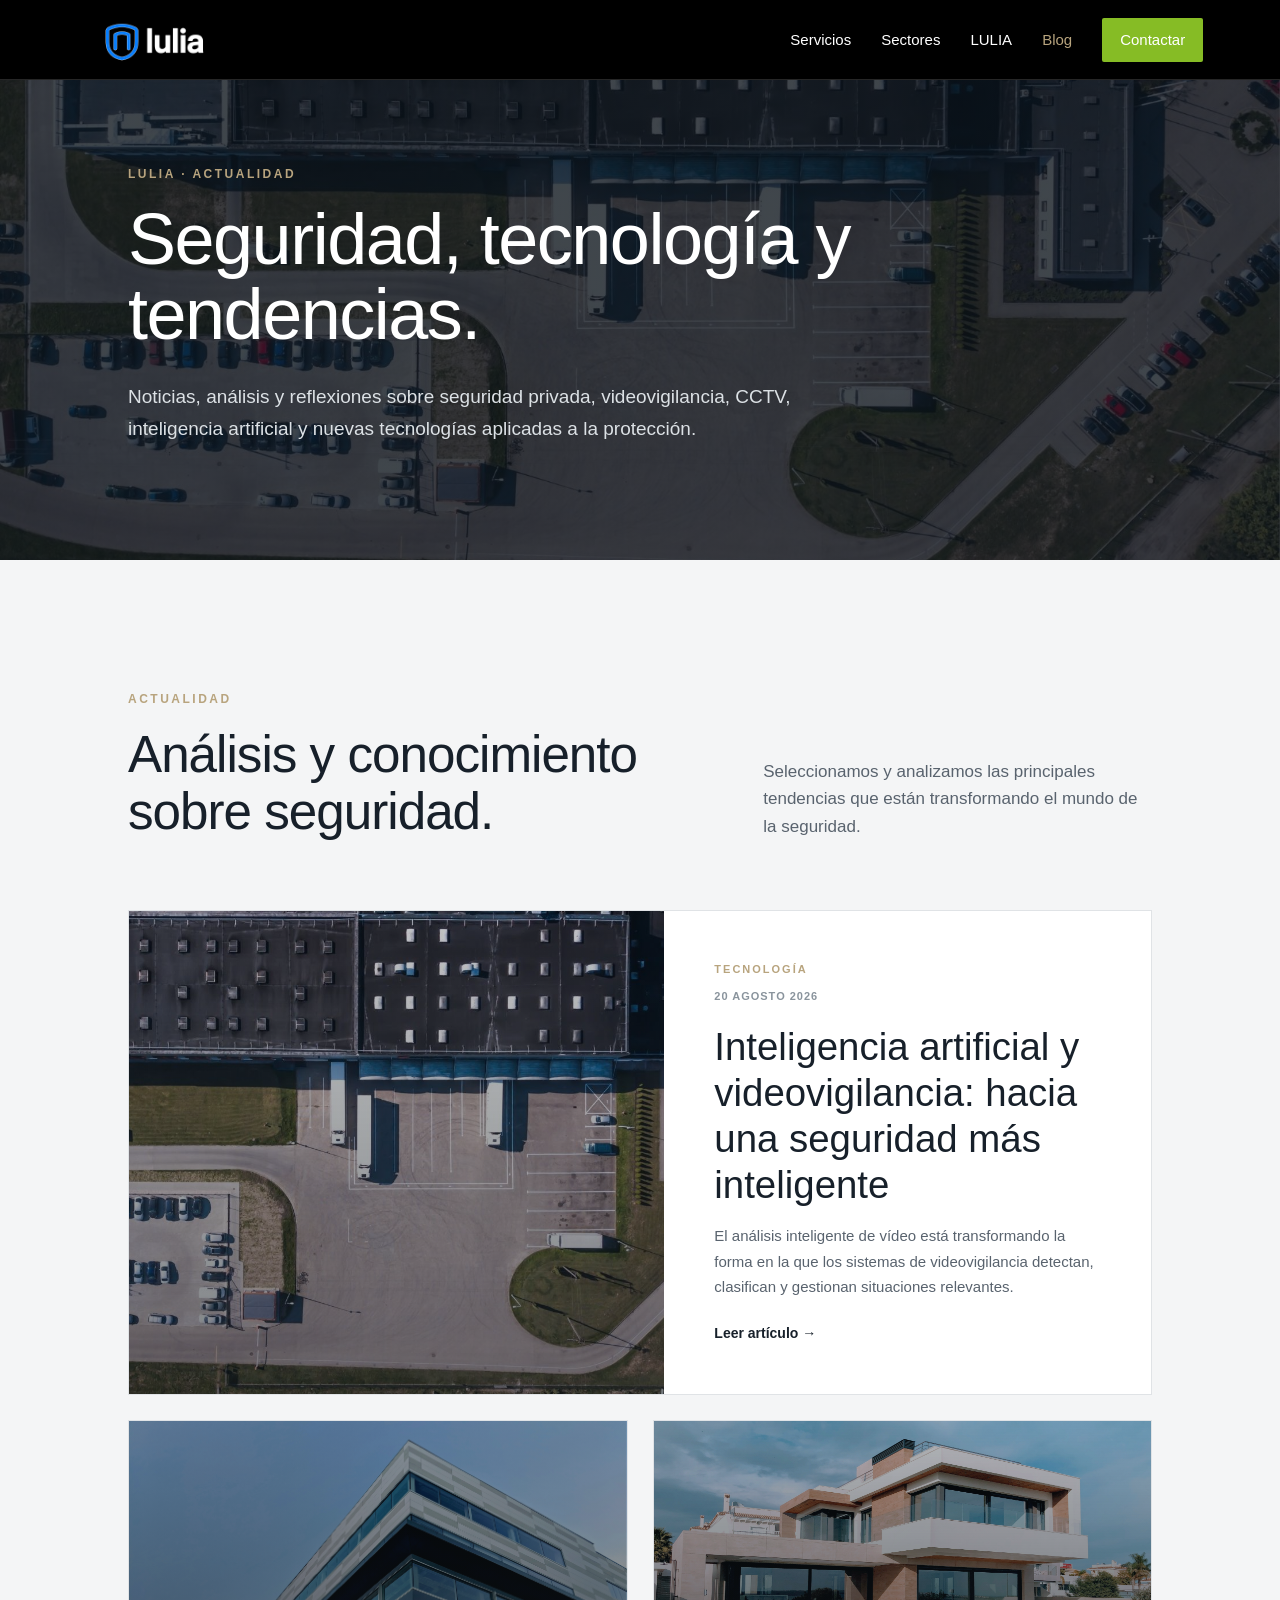
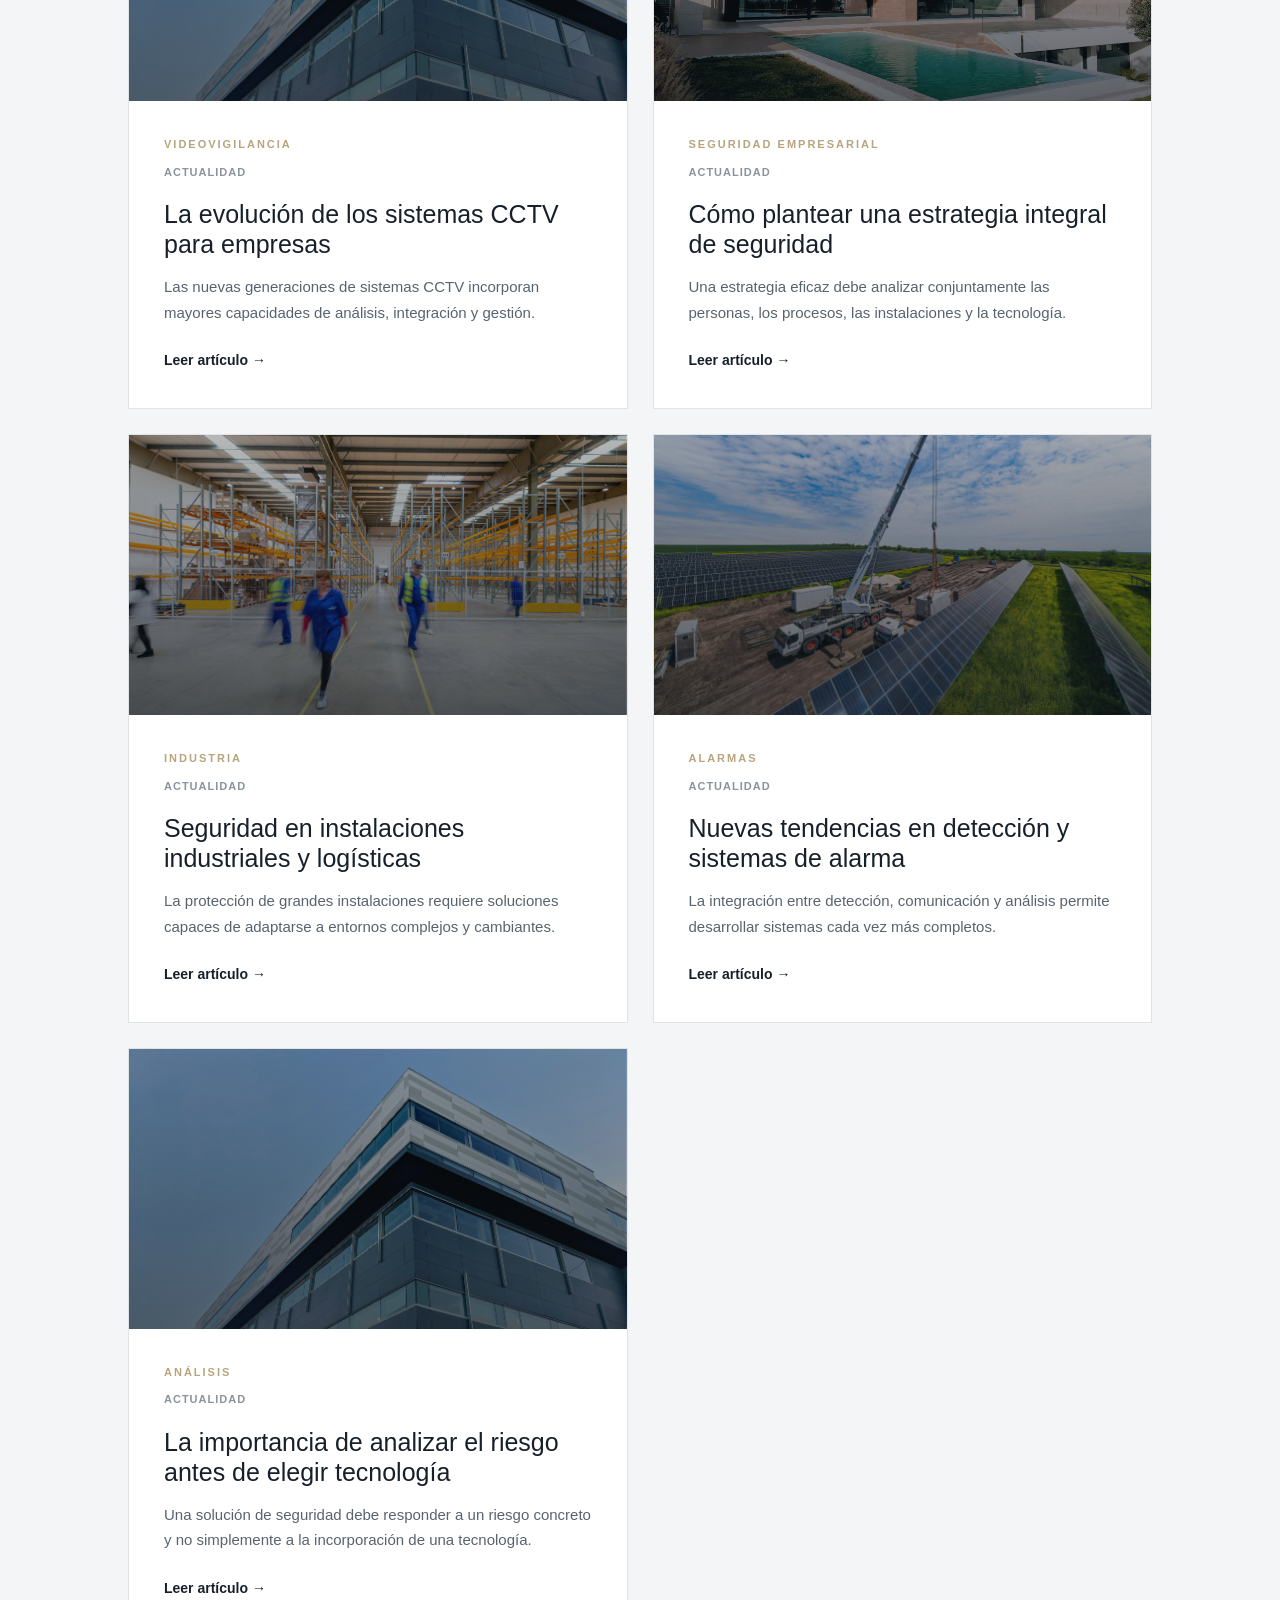
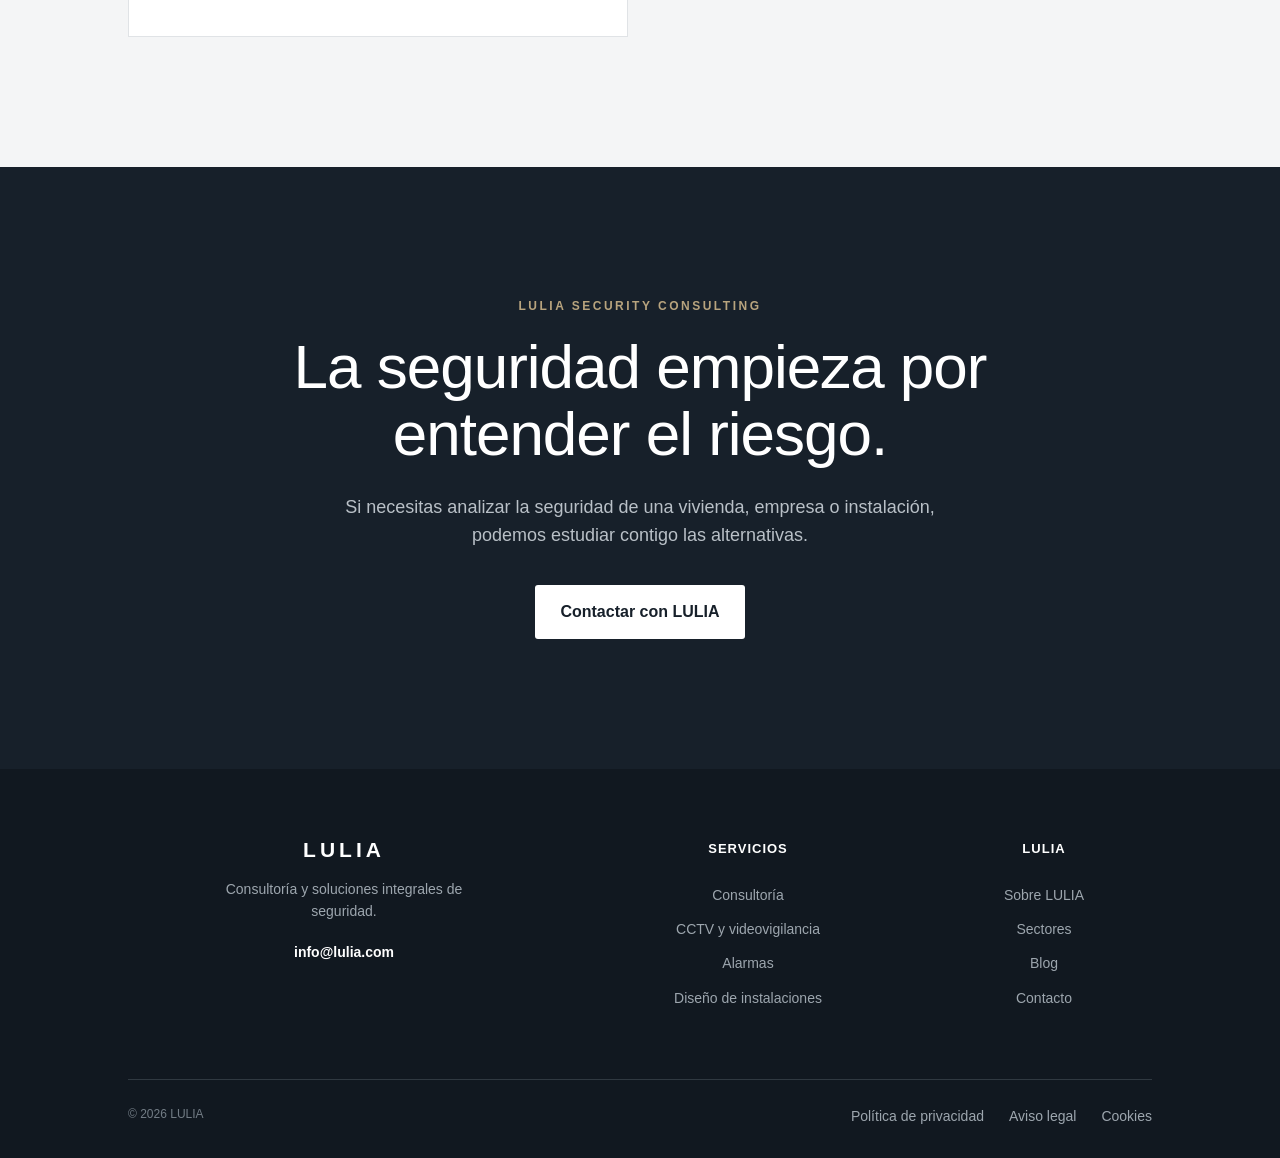
==== commit faa29520: "Actualiza diseño del header y logo" ====
--- a/blog.html
+++ b/blog.html
@@ -70,17 +70,15 @@
 
 <header>
 
-    <div class="brand">
-
-        <div class="logo">
-            LULIA
-        </div>
-
-        <span>
-            SECURITY CONSULTING
-        </span>
-
-    </div>
+    <a href="index.html" class="brand">
+
+    <img
+        src="images/logo-lulia.png"
+        alt="LULIA Security Consulting"
+        class="brand-logo"
+    >
+
+</a>
 
 
     <button
--- a/styles.css
+++ b/styles.css
@@ -3041,4 +3041,1754 @@
         margin-top: 15px;
     }
 
+}
+/* =====================================================
+   LULIA V2 — CORPORATE EDITORIAL DESIGN
+   HEADER + HERO + INTRO
+   ===================================================== */
+
+
+/* =========================
+   HEADER
+   ========================= */
+
+.site-header {
+    position: fixed;
+
+    top: 0;
+    left: 0;
+    right: 0;
+
+    z-index: 1000;
+
+    height: 84px;
+
+    background: rgba(255, 255, 255, 0.96);
+
+    border-bottom: 1px solid #e5e7e9;
+
+    backdrop-filter: blur(14px);
+}
+
+
+.header-inner {
+    width: 100%;
+
+    height: 100%;
+
+    padding: 0 6%;
+
+    display: flex;
+
+    align-items: center;
+
+    justify-content: space-between;
+}
+
+
+.site-header .brand {
+    display: flex;
+
+    flex-direction: column;
+
+    gap: 3px;
+
+    color: var(--dark);
+
+    text-decoration: none;
+}
+
+
+.site-header .logo {
+    font-size: 22px;
+
+    font-weight: 700;
+
+    letter-spacing: 5px;
+
+    line-height: 1;
+}
+
+
+.brand-subtitle {
+    font-size: 7px;
+
+    font-weight: 700;
+
+    letter-spacing: 2px;
+
+    color: #6b747d;
+}
+
+
+.site-header .main-nav {
+    display: flex;
+
+    align-items: center;
+
+    gap: 32px;
+}
+
+
+.site-header .main-nav a {
+    position: relative;
+
+    padding: 8px 0;
+
+    color: var(--dark);
+
+    text-decoration: none;
+
+    font-size: 14px;
+
+    font-weight: 500;
+
+    transition: color 0.2s ease;
+}
+
+
+.site-header .main-nav a:not(.nav-contact)::after {
+    content: "";
+
+    position: absolute;
+
+    left: 0;
+    right: 0;
+    bottom: 0;
+
+    height: 1px;
+
+    background: var(--accent);
+
+    transform: scaleX(0);
+
+    transform-origin: right;
+
+    transition: transform 0.3s ease;
+}
+
+
+.site-header .main-nav a:hover {
+    color: #6b747d;
+}
+
+
+.site-header .main-nav a:not(.nav-contact):hover::after {
+    transform: scaleX(1);
+
+    transform-origin: left;
+}
+
+
+.site-header .nav-contact {
+    padding: 12px 21px !important;
+
+    background: var(--dark);
+
+    color: white !important;
+}
+
+
+.site-header .nav-contact:hover {
+    background: var(--accent);
+}
+
+
+/* =========================
+   HERO
+   ========================= */
+
+.hero {
+    position: relative;
+
+    min-height: 760px;
+
+    padding: 160px 6% 100px;
+
+    display: flex;
+
+    align-items: center;
+
+    overflow: hidden;
+
+    background:
+        url("images/hero.jpg")
+        center center /
+        cover
+        no-repeat;
+
+    color: white;
+}
+
+
+.hero-overlay {
+    position: absolute;
+
+    inset: 0;
+
+    background:
+        linear-gradient(
+            90deg,
+            rgba(9, 15, 21, 0.88) 0%,
+            rgba(9, 15, 21, 0.68) 42%,
+            rgba(9, 15, 21, 0.25) 100%
+        );
+}
+
+
+.hero-inner {
+    position: relative;
+
+    z-index: 2;
+
+    width: 100%;
+
+    max-width: 1440px;
+
+    margin: 0 auto;
+}
+
+
+.hero-content {
+    max-width: 850px;
+}
+
+
+.hero .eyebrow {
+    margin-bottom: 25px;
+
+    color: var(--accent);
+
+    font-size: 11px;
+
+    letter-spacing: 3px;
+}
+
+
+.hero h1 {
+    max-width: 850px;
+
+    margin-bottom: 30px;
+
+    font-size: clamp(48px, 6.5vw, 88px);
+
+    line-height: 0.98;
+
+    font-weight: 400;
+
+    letter-spacing: -2.5px;
+}
+
+
+.hero-text {
+    max-width: 650px;
+
+    margin-bottom: 38px;
+
+    color: #e2e6e9;
+
+    font-size: 19px;
+
+    line-height: 1.65;
+}
+
+
+.hero-buttons {
+    display: flex;
+
+    align-items: center;
+
+    gap: 30px;
+}
+
+
+.hero .button {
+    padding: 15px 27px;
+
+    border-radius: 0;
+
+    background: white;
+
+    color: var(--dark);
+
+    font-size: 14px;
+
+    transition:
+        background 0.25s ease,
+        transform 0.25s ease;
+}
+
+
+.hero .button:hover {
+    background: var(--accent);
+
+    color: white;
+
+    transform: translateY(-2px);
+}
+
+
+.hero-text-link {
+    display: inline-flex;
+
+    align-items: center;
+
+    gap: 12px;
+
+    color: white;
+
+    text-decoration: none;
+
+    font-size: 14px;
+
+    font-weight: 600;
+}
+
+
+.hero-text-link span {
+    font-size: 20px;
+
+    transition: transform 0.25s ease;
+}
+
+
+.hero-text-link:hover span {
+    transform: translateX(6px);
+}
+
+
+/* =========================
+   INTRO
+   ========================= */
+
+.intro {
+    display: grid;
+
+    grid-template-columns: 0.55fr 1.45fr;
+
+    gap: 80px;
+
+    padding: 150px 10%;
+
+    background: white;
+}
+
+
+.intro-label {
+    padding-top: 12px;
+}
+
+
+.intro-label .eyebrow {
+    margin: 0;
+}
+
+
+.intro-content {
+    max-width: 1000px;
+}
+
+
+.intro-content h2 {
+    max-width: 950px;
+
+    margin-bottom: 42px;
+
+    color: var(--dark);
+
+    font-size: clamp(38px, 5vw, 68px);
+
+    line-height: 1.04;
+
+    font-weight: 400;
+
+    letter-spacing: -2px;
+}
+
+
+.intro-text {
+    display: grid;
+
+    grid-template-columns: 1fr 1fr;
+
+    gap: 50px;
+
+    max-width: 900px;
+
+    margin-bottom: 35px;
+}
+
+
+.intro-content p {
+    margin: 0;
+
+    color: var(--text);
+
+    font-size: 17px;
+
+    line-height: 1.75;
+}
+
+
+.text-link {
+    display: inline-flex;
+
+    align-items: center;
+
+    gap: 12px;
+
+    color: var(--dark);
+
+    text-decoration: none;
+
+    font-size: 14px;
+
+    font-weight: 700;
+}
+
+
+.text-link span {
+    font-size: 20px;
+
+    transition: transform 0.25s ease;
+}
+
+
+.text-link:hover span {
+    transform: translateX(6px);
+}
+
+
+/* =========================
+   MOBILE
+   ========================= */
+
+@media (max-width: 900px) {
+
+    .site-header {
+        height: 76px;
+    }
+
+
+    .header-inner {
+        padding: 0 6%;
+    }
+
+
+    .site-header .main-nav {
+        display: none;
+
+        position: absolute;
+
+        top: 76px;
+
+        left: 0;
+        right: 0;
+
+        flex-direction: column;
+
+        align-items: stretch;
+
+        gap: 0;
+
+        padding: 15px 6% 25px;
+
+        background: white;
+
+        border-bottom: 1px solid #e5e7e9;
+    }
+
+
+    .site-header .main-nav.open {
+        display: flex;
+    }
+
+
+    .site-header .main-nav a {
+        padding: 16px 0;
+
+        border-bottom: 1px solid #eeeeee;
+    }
+
+
+    .site-header .nav-contact {
+        margin-top: 10px;
+
+        text-align: center;
+
+        border-bottom: none !important;
+    }
+
+
+    .hero {
+        min-height: 680px;
+
+        padding: 130px 6% 80px;
+    }
+
+
+    .hero-overlay {
+        background:
+            linear-gradient(
+                90deg,
+                rgba(9, 15, 21, 0.9),
+                rgba(9, 15, 21, 0.55)
+            );
+    }
+
+
+    .hero h1 {
+        font-size: clamp(44px, 10vw, 64px);
+
+        letter-spacing: -1.5px;
+    }
+
+
+    .hero-text {
+        font-size: 17px;
+    }
+
+
+    .intro {
+        grid-template-columns: 1fr;
+
+        gap: 30px;
+
+        padding: 90px 6%;
+    }
+
+
+    .intro-content h2 {
+        font-size: clamp(38px, 9vw, 54px);
+
+        letter-spacing: -1px;
+    }
+
+
+    .intro-text {
+        grid-template-columns: 1fr;
+
+        gap: 20px;
+    }
+
+}
+
+
+@media (max-width: 700px) {
+
+    .hero-buttons {
+        align-items: flex-start;
+
+        flex-direction: column;
+
+        gap: 22px;
+    }
+
+
+    .hero {
+        min-height: 650px;
+    }
+
+
+    .intro {
+        padding: 75px 6%;
+    }
+
+}
+/* =====================================================
+   SERVICIOS — EDITORIAL
+   ===================================================== */
+
+.services {
+    padding: 140px 10%;
+
+    background: #f4f5f5;
+}
+
+
+.services-header {
+    display: grid;
+
+    grid-template-columns: 1.2fr 0.8fr;
+
+    gap: 80px;
+
+    margin-bottom: 80px;
+}
+
+
+.services-header h2 {
+    max-width: 850px;
+
+    margin: 20px 0 0;
+
+    font-size: clamp(42px, 5.5vw, 72px);
+
+    line-height: 1.02;
+
+    font-weight: 400;
+
+    letter-spacing: -2px;
+}
+
+
+.services-header > p {
+    align-self: end;
+
+    max-width: 520px;
+
+    margin: 0;
+
+    color: var(--text);
+
+    font-size: 17px;
+
+    line-height: 1.7;
+}
+
+
+.services-editorial {
+    display: grid;
+
+    grid-template-columns: 70px 1fr;
+
+    min-height: 290px;
+
+    padding: 42px 45px;
+
+    background: white;
+
+    border-top: 1px solid #d8dcdf;
+
+    transition:
+        background 0.3s ease,
+        transform 0.3s ease;
+}
+
+
+.services-editorial:hover {
+    background: var(--dark);
+
+    color: white;
+
+    transform: translateX(8px);
+}
+
+
+.service-number {
+    font-size: 13px;
+
+    font-weight: 700;
+
+    letter-spacing: 2px;
+
+    color: var(--accent);
+}
+
+
+.service-editorial-content {
+    max-width: 760px;
+}
+
+
+.service-category {
+    margin: 0 0 15px;
+
+    font-size: 10px !important;
+
+    font-weight: 700;
+
+    letter-spacing: 2.5px;
+
+    color: #7b858d !important;
+}
+
+
+.service-editorial:hover .service-category {
+    color: var(--accent) !important;
+}
+
+
+.service-editorial h3 {
+    max-width: 650px;
+
+    margin: 0 0 20px;
+
+    font-size: clamp(30px, 4vw, 52px);
+
+    line-height: 1;
+
+    font-weight: 400;
+
+    letter-spacing: -1.5px;
+}
+
+
+.service-editorial-content > p:not(.service-category) {
+    max-width: 620px;
+
+    margin-bottom: 25px;
+
+    color: var(--text);
+
+    font-size: 16px;
+
+    line-height: 1.7;
+}
+
+
+.services-editorial:hover
+.service-editorial-content > p:not(.service-category) {
+    color: #d5dade;
+}
+
+
+.service-editorial .text-link {
+    color: var(--dark);
+}
+
+
+.service-editorial:hover .text-link {
+    color: white;
+}
+
+
+@media (max-width: 900px) {
+
+    .services {
+        padding: 90px 6%;
+    }
+
+
+    .services-header {
+        grid-template-columns: 1fr;
+
+        gap: 30px;
+
+        margin-bottom: 50px;
+    }
+
+
+    .services-editorial {
+        grid-template-columns: 45px 1fr;
+
+        padding: 32px 25px;
+
+        min-height: auto;
+    }
+
+
+    .services-editorial:hover {
+        transform: none;
+    }
+
+}
+
+
+@media (max-width: 600px) {
+
+    .services {
+        padding: 75px 6%;
+    }
+
+
+    .services-header h2 {
+        font-size: 42px;
+
+        letter-spacing: -1px;
+    }
+
+
+    .services-editorial {
+        grid-template-columns: 1fr;
+
+        gap: 25px;
+
+        padding: 30px 20px;
+    }
+
+
+    .service-editorial h3 {
+        font-size: 36px;
+    }
+
+}
+/* =====================================================
+   SECTORES — EDITORIAL IMAGE GRID
+   ===================================================== */
+
+.sectors {
+    padding: 150px 10%;
+
+    background: white;
+}
+
+
+.sectors-header {
+    display: grid;
+
+    grid-template-columns: 1.2fr 0.8fr;
+
+    gap: 80px;
+
+    margin-bottom: 70px;
+}
+
+
+.sectors-header h2 {
+    max-width: 800px;
+
+    margin: 20px 0 0;
+
+    font-size: clamp(42px, 5.5vw, 72px);
+
+    line-height: 1;
+
+    font-weight: 400;
+
+    letter-spacing: -2px;
+}
+
+
+.sectors-header > p {
+    align-self: end;
+
+    margin: 0;
+
+    color: var(--text);
+
+    font-size: 17px;
+
+    line-height: 1.7;
+}
+
+
+.sectors-editorial {
+    display: grid;
+
+    grid-template-columns: 1fr 1fr;
+
+    gap: 2px;
+
+    background: white;
+}
+
+
+.sector-editorial {
+    position: relative;
+
+    min-height: 520px;
+
+    overflow: hidden;
+
+    color: white;
+}
+
+
+.sector-background {
+    position: absolute;
+
+    inset: 0;
+
+    background-position: center;
+
+    background-size: cover;
+
+    transition: transform 0.7s ease;
+}
+
+
+.sector-private .sector-background {
+    background-image:
+        url("images/private.jpg");
+}
+
+
+.sector-business .sector-background {
+    background-image:
+        url("images/business.jpg");
+}
+
+
+.sector-industry .sector-background {
+    background-image:
+        url("images/industry.jpg");
+}
+
+
+.sector-complex .sector-background {
+    background-image:
+        url("images/complex.jpg");
+}
+
+
+.sector-overlay {
+    position: absolute;
+
+    inset: 0;
+
+    background:
+        linear-gradient(
+            180deg,
+            rgba(8, 14, 20, 0.15),
+            rgba(8, 14, 20, 0.88)
+        );
+}
+
+
+.sector-editorial:hover
+.sector-background {
+    transform: scale(1.05);
+}
+
+
+.sector-editorial-content {
+    position: absolute;
+
+    left: 42px;
+    right: 42px;
+    bottom: 40px;
+
+    z-index: 2;
+}
+
+
+.sector-editorial-content > span {
+    display: block;
+
+    margin-bottom: 25px;
+
+    color: var(--accent);
+
+    font-size: 12px;
+
+    font-weight: 700;
+
+    letter-spacing: 2px;
+}
+
+
+.sector-editorial-content > p {
+    margin: 0 0 12px;
+
+    font-size: 10px;
+
+    font-weight: 700;
+
+    letter-spacing: 2.5px;
+
+    color: #dce1e4;
+}
+
+
+.sector-editorial-content h3 {
+    max-width: 480px;
+
+    margin: 0 0 25px;
+
+    font-size: clamp(32px, 4vw, 52px);
+
+    line-height: 1;
+
+    font-weight: 400;
+
+    letter-spacing: -1px;
+}
+
+
+.sector-editorial-content a {
+    display: inline-flex;
+
+    align-items: center;
+
+    gap: 12px;
+
+    color: white;
+
+    text-decoration: none;
+
+    font-size: 14px;
+
+    font-weight: 700;
+}
+
+
+.sector-editorial-content a span {
+    font-size: 20px;
+
+    transition: transform 0.25s ease;
+}
+
+
+.sector-editorial-content a:hover span {
+    transform: translateX(6px);
+}
+
+
+@media (max-width: 900px) {
+
+    .sectors {
+        padding: 90px 6%;
+    }
+
+
+    .sectors-header {
+        grid-template-columns: 1fr;
+
+        gap: 30px;
+    }
+
+
+    .sectors-editorial {
+        grid-template-columns: 1fr;
+    }
+
+
+    .sector-editorial {
+        min-height: 450px;
+    }
+
+}
+
+
+@media (max-width: 600px) {
+
+    .sectors {
+        padding: 75px 6%;
+    }
+
+
+    .sectors-header h2 {
+        font-size: 42px;
+
+        letter-spacing: -1px;
+    }
+
+
+    .sector-editorial-content {
+        left: 25px;
+        right: 25px;
+        bottom: 28px;
+    }
+
+}
+/* =====================================================
+   CORRECCIÓN — ÁREAS DE ESPECIALIZACIÓN
+   ===================================================== */
+
+.services-editorial {
+    display: grid !important;
+    grid-template-columns: 1fr !important;
+    width: 100%;
+    gap: 0 !important;
+}
+
+.service-editorial {
+    position: relative;
+    display: grid !important;
+    grid-template-columns: 70px minmax(0, 1fr) !important;
+    width: 100%;
+    min-height: 290px;
+    box-sizing: border-box;
+    padding: 42px 45px;
+    overflow: hidden;
+}
+
+.service-editorial-content {
+    position: relative;
+    width: 100%;
+    min-width: 0;
+    box-sizing: border-box;
+}
+
+.service-editorial h3 {
+    position: relative;
+    width: 100%;
+    margin: 0 0 20px;
+}
+
+.service-editorial-content > p {
+    position: relative;
+    max-width: 620px;
+}
+
+.service-number {
+    position: relative;
+    display: block;
+    width: auto;
+    flex-shrink: 0;
+}
+
+
+/* =========================
+   MÓVIL
+   ========================= */
+
+@media (max-width: 900px) {
+
+    .services-editorial {
+        display: grid !important;
+        grid-template-columns: 1fr !important;
+    }
+
+    .service-editorial {
+        display: grid !important;
+        grid-template-columns: 45px minmax(0, 1fr) !important;
+        width: 100%;
+        min-height: auto;
+    }
+
+}
+
+
+@media (max-width: 600px) {
+
+    .service-editorial {
+        grid-template-columns: 1fr !important;
+        gap: 22px;
+        padding: 30px 20px;
+    }
+
+}
+/* =====================================================
+   LULIA — HEADER
+   ===================================================== */
+
+.site-header {
+    position: relative;
+    z-index: 1000;
+    width: 100%;
+    background: #ffffff;
+    border-bottom: 1px solid #e5e7e9;
+}
+
+.header-inner {
+    width: 90%;
+    max-width: 1440px;
+    min-height: 86px;
+    margin: 0 auto;
+
+    display: flex;
+    align-items: center;
+    gap: 40px;
+}
+
+/* MARCA */
+
+.site-header .brand {
+    display: flex;
+    align-items: center;
+    gap: 14px;
+
+    color: #101820;
+    text-decoration: none;
+
+    flex-shrink: 0;
+}
+
+.site-header .logo {
+    margin: 0;
+
+    color: #101820;
+
+    font-size: 28px;
+    font-weight: 800;
+    line-height: 1;
+    letter-spacing: -1.5px;
+}
+
+.site-header .brand > span {
+    padding-left: 14px;
+
+    border-left: 1px solid #cfd4d7;
+
+    color: #68737a;
+
+    font-size: 9px;
+    font-weight: 700;
+    letter-spacing: 1.8px;
+    white-space: nowrap;
+}
+
+/* NAVEGACIÓN */
+
+.site-header .main-nav {
+    display: flex;
+    align-items: center;
+
+    gap: 34px;
+
+    margin-left: auto;
+}
+
+.site-header .main-nav a {
+    position: relative;
+
+    display: flex;
+    align-items: center;
+
+    height: 86px;
+
+    padding: 0;
+
+    color: #20282e;
+    text-decoration: none;
+
+    font-size: 14px;
+    font-weight: 600;
+
+    white-space: nowrap;
+
+    transition: color 0.25s ease;
+}
+
+.site-header .main-nav a::after {
+    content: "";
+
+    position: absolute;
+
+    left: 0;
+    bottom: 23px;
+
+    width: 0;
+    height: 2px;
+
+    background: #86bc25;
+
+    transition: width 0.25s ease;
+}
+
+.site-header .main-nav a:hover::after {
+    width: 100%;
+}
+
+/* BOTÓN CONTACTAR */
+
+.header-actions {
+    display: flex;
+    align-items: center;
+
+    flex-shrink: 0;
+}
+
+.header-contact {
+    display: inline-flex;
+
+    align-items: center;
+    justify-content: center;
+
+    min-height: 44px;
+
+    padding: 0 24px;
+
+    background: #101820;
+
+    color: #ffffff;
+
+    text-decoration: none;
+
+    font-size: 13px;
+    font-weight: 700;
+
+    transition:
+        background 0.25s ease,
+        color 0.25s ease;
+}
+
+.header-contact:hover {
+    background: #86bc25;
+    color: #101820;
+}
+
+/* MENÚ MÓVIL */
+
+.site-header .menu-toggle {
+    display: none;
+
+    border: 0;
+
+    background: transparent;
+
+    color: #101820;
+
+    font-size: 28px;
+
+    line-height: 1;
+
+    cursor: pointer;
+}
+
+/* TABLET */
+
+@media (max-width: 1050px) {
+
+    .site-header .main-nav {
+        gap: 20px;
+    }
+
+    .site-header .brand > span {
+        display: none;
+    }
+
+}
+
+/* MÓVIL */
+
+@media (max-width: 800px) {
+
+    .header-inner {
+        width: 88%;
+        min-height: 72px;
+    }
+
+    .site-header .main-nav {
+        position: absolute;
+
+        top: 72px;
+        left: 0;
+
+        width: 100%;
+
+        display: none;
+
+        flex-direction: column;
+        align-items: stretch;
+
+        gap: 0;
+
+        margin: 0;
+
+        background: #ffffff;
+
+        border-bottom: 1px solid #e5e7e9;
+    }
+
+    .site-header .main-nav.open {
+        display: flex;
+    }
+
+    .site-header .main-nav a {
+        height: auto;
+
+        padding: 18px 6%;
+
+        border-bottom: 1px solid #eef0f1;
+    }
+
+    .site-header .main-nav a::after {
+        display: none;
+    }
+
+    .header-contact {
+        display: none;
+    }
+
+    .site-header .menu-toggle {
+        display: block;
+
+        padding: 8px;
+    }
+
+}
+/* =====================================================
+   LULIA — HERO EDITORIAL
+   ===================================================== */
+
+.hero {
+    position: relative;
+
+    min-height: calc(100vh - 86px);
+
+    display: flex;
+    align-items: center;
+
+    overflow: hidden;
+
+    background: #101820;
+
+    color: #ffffff;
+}
+
+
+/* IMAGEN */
+
+.hero-background {
+    position: absolute;
+
+    inset: 0;
+
+    background-image:
+        url("images/hero.jpg");
+
+    background-size: cover;
+
+    background-position: center;
+
+    transform: scale(1.02);
+
+    z-index: 0;
+}
+
+
+/* OSCURECIMIENTO */
+
+.hero-overlay {
+    position: absolute;
+
+    inset: 0;
+
+    z-index: 1;
+
+    background:
+        linear-gradient(
+            90deg,
+            rgba(7, 14, 19, 0.92) 0%,
+            rgba(7, 14, 19, 0.76) 38%,
+            rgba(7, 14, 19, 0.30) 75%,
+            rgba(7, 14, 19, 0.12) 100%
+        );
+}
+
+
+/* CONTENIDO */
+
+.hero-content {
+    position: relative;
+
+    z-index: 2;
+
+    width: 100%;
+
+    margin: 0;
+
+    padding-top: 120px;
+    padding-right: 5%;
+    padding-bottom: 120px;
+    padding-left: 3%;
+
+    box-sizing: border-box;
+}
+
+
+.hero-content .eyebrow {
+    margin-bottom: 28px;
+
+    color: #86bc25;
+
+    font-size: 11px;
+
+    font-weight: 700;
+
+    letter-spacing: 3px;
+}
+
+
+.hero-content h1 {
+    max-width: 850px;
+
+    margin: 0 0 30px;
+
+    color: #ffffff;
+
+    font-size: clamp(38px, 4.2vw, 60px);
+
+    line-height: 1.02;
+
+    font-weight: 400;
+
+    letter-spacing: -2px;
+}
+
+
+.hero-text {
+    max-width: 620px;
+
+    margin: 0 0 40px;
+
+    color: rgba(255,255,255,0.82);
+
+    font-size: 18px;
+
+    line-height: 1.65;
+}
+
+
+/* BOTONES */
+
+.hero-buttons {
+    display: flex;
+
+    align-items: center;
+
+    gap: 30px;
+}
+
+
+.hero .button {
+    display: inline-flex;
+
+    align-items: center;
+    justify-content: center;
+
+    min-height: 50px;
+
+    padding: 0 28px;
+
+    background: #86bc25;
+
+    color: #101820;
+
+    text-decoration: none;
+
+    font-size: 13px;
+
+    font-weight: 700;
+
+    transition:
+        background 0.25s ease,
+        transform 0.25s ease;
+}
+
+
+.hero .button:hover {
+    background: #ffffff;
+
+    transform: translateY(-2px);
+}
+
+
+.hero-text-link {
+    display: inline-flex;
+
+    align-items: center;
+
+    gap: 12px;
+
+    color: #ffffff;
+
+    text-decoration: none;
+
+    font-size: 14px;
+
+    font-weight: 700;
+}
+
+
+.hero-text-link span {
+    font-size: 21px;
+
+    transition: transform 0.25s ease;
+}
+
+
+.hero-text-link:hover span {
+    transform: translateX(6px);
+}
+
+
+/* INFORMACIÓN INFERIOR */
+
+.hero-bottom {
+    position: absolute;
+
+    z-index: 3;
+
+    left: 5%;
+
+    right: 5%;
+
+    bottom: 30px;
+
+    display: flex;
+
+    align-items: center;
+
+    justify-content: space-between;
+
+    padding-top: 18px;
+
+    border-top: 1px solid rgba(255,255,255,0.25);
+
+    color: rgba(255,255,255,0.65);
+
+    font-size: 9px;
+
+    font-weight: 700;
+
+    letter-spacing: 2px;
+}
+
+
+.hero-bottom span:last-child {
+    color: #86bc25;
+}
+
+
+/* =====================================================
+   TABLET
+   ===================================================== */
+
+@media (max-width: 900px) {
+
+    .hero {
+        min-height: 720px;
+    }
+
+    .hero-content {
+        width: 88%;
+
+        padding: 100px 0;
+    }
+
+    .hero-content h1 {
+        font-size: clamp(42px, 5.2vw, 72px);
+
+        letter-spacing: -3px;
+    }
+
+}
+
+
+/* =====================================================
+   MÓVIL
+   ===================================================== */
+
+@media (max-width: 600px) {
+
+    .hero {
+        min-height: 700px;
+
+        align-items: flex-end;
+    }
+
+    .hero-background {
+        background-position: 60% center;
+    }
+
+    .hero-overlay {
+        background:
+            linear-gradient(
+                180deg,
+                rgba(7,14,19,0.30),
+                rgba(7,14,19,0.92) 70%
+            );
+    }
+
+    .hero-content {
+        width: 88%;
+
+        padding: 70px 0 100px;
+    }
+
+    .hero-content .eyebrow {
+        margin-bottom: 20px;
+
+        font-size: 9px;
+
+        letter-spacing: 2px;
+    }
+
+    .hero-content h1 {
+    margin-bottom: 25px;
+
+    font-size: 42px;
+
+    line-height: 1;
+
+    letter-spacing: -1.5px;
+}
+
+    .hero-text {
+        margin-bottom: 30px;
+
+        font-size: 16px;
+    }
+
+    .hero-buttons {
+        flex-direction: column;
+
+        align-items: flex-start;
+
+        gap: 22px;
+    }
+
+    .hero-bottom {
+        left: 6%;
+
+        right: 6%;
+
+        bottom: 20px;
+    }
+
+    .hero-bottom span:first-child {
+        font-size: 8px;
+    }
+
+}
+/* =====================================================
+   HEADER — NEGRO
+   ===================================================== */
+
+header {
+    background: #000000;
+    color: #ffffff;
+    border-bottom: 1px solid rgba(255, 255, 255, 0.15);
+}
+
+header .brand {
+    color: #ffffff;
+}
+
+header .logo {
+    color: #ffffff;
+}
+
+header .brand > span {
+    color: rgba(255, 255, 255, 0.65);
+    border-left-color: rgba(255, 255, 255, 0.3);
+}
+
+header .main-nav a {
+    color: #ffffff;
+}
+
+header .main-nav a:hover {
+    color: #86bc25;
+}
+
+header .menu-toggle {
+    color: #ffffff;
+}
+
+header .nav-contact {
+    color: #000000;
+    background: #86bc25;
+}
+
+header .nav-contact:hover {
+    color: #000000;
+    background: #ffffff;
+}
+/* =====================================================
+   LOGO LULIA — HEADER
+   ===================================================== */
+
+header .brand {
+    display: flex;
+    align-items: center;
+
+    text-decoration: none;
+
+    flex-shrink: 0;
+}
+
+header .brand-logo {
+    display: block;
+
+    width: 155px;
+    height: auto;
+
+    max-height: 58px;
+
+    object-fit: contain;
 }
